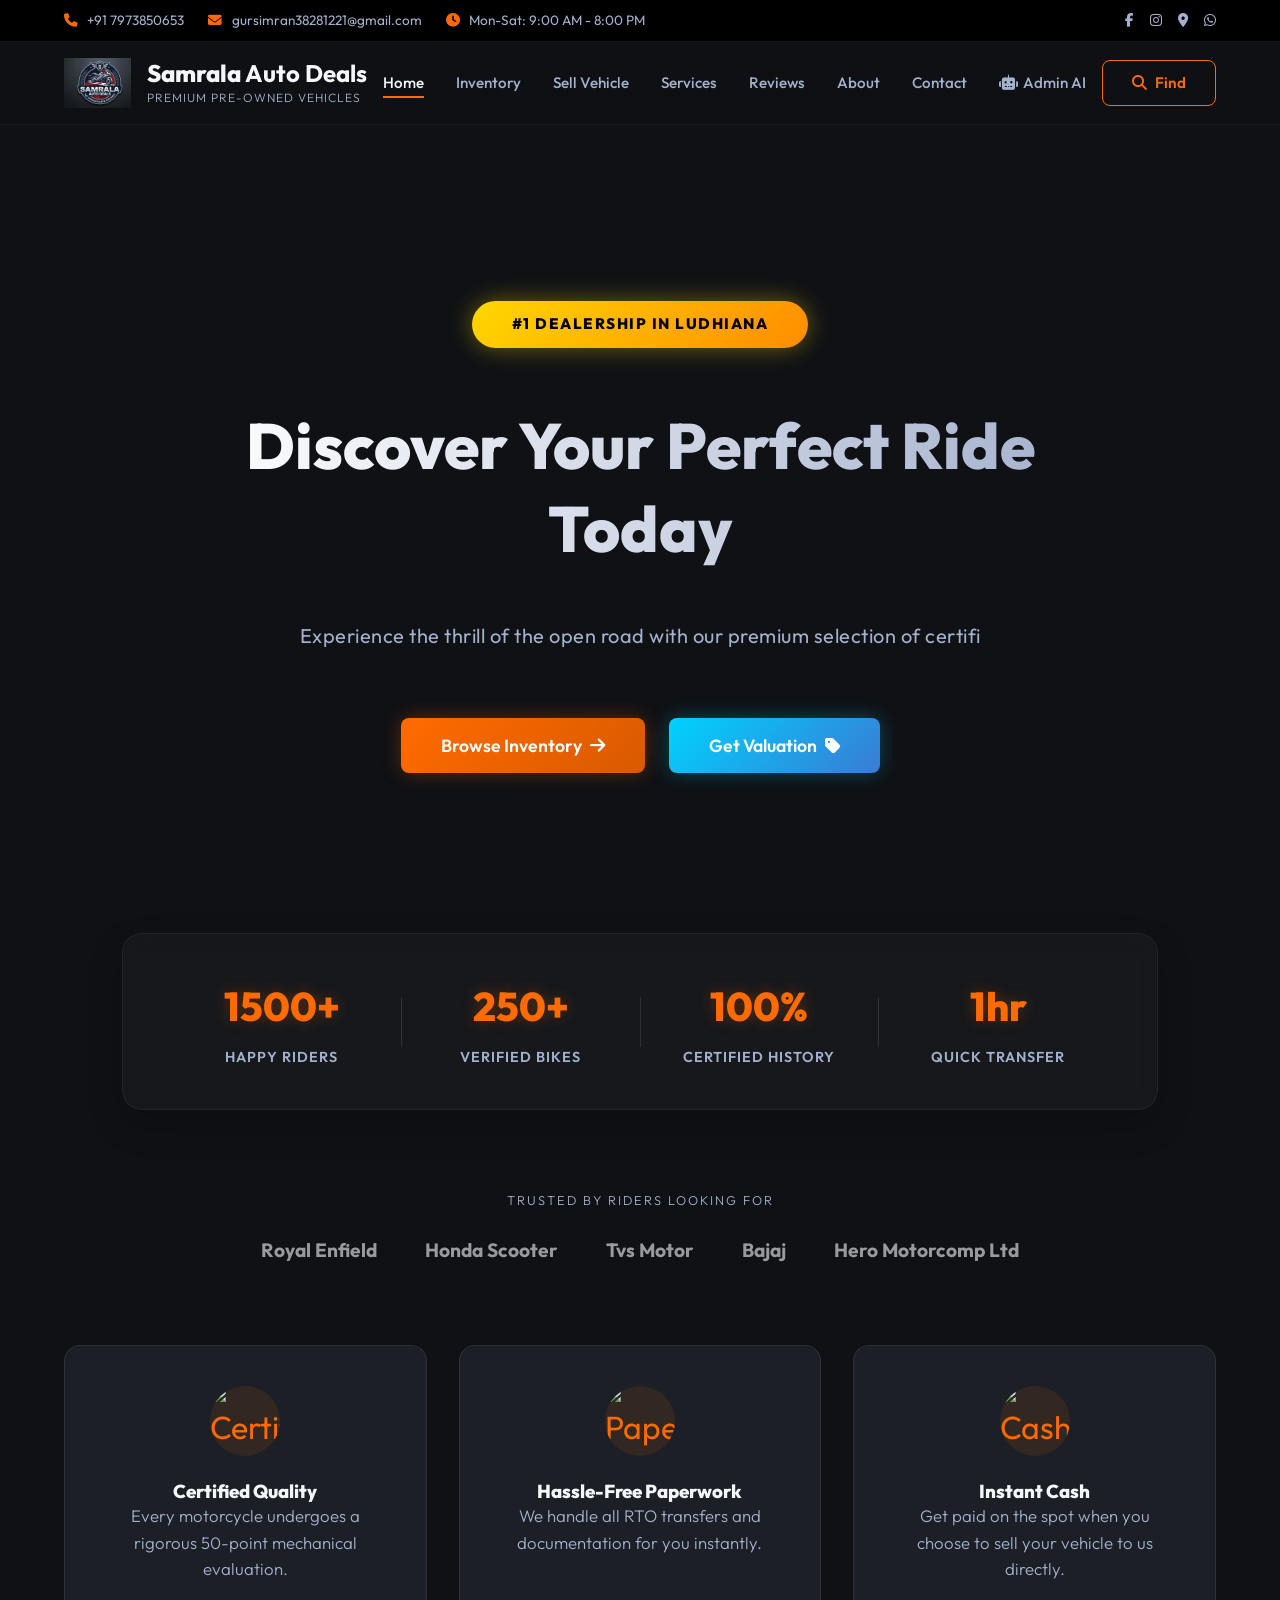
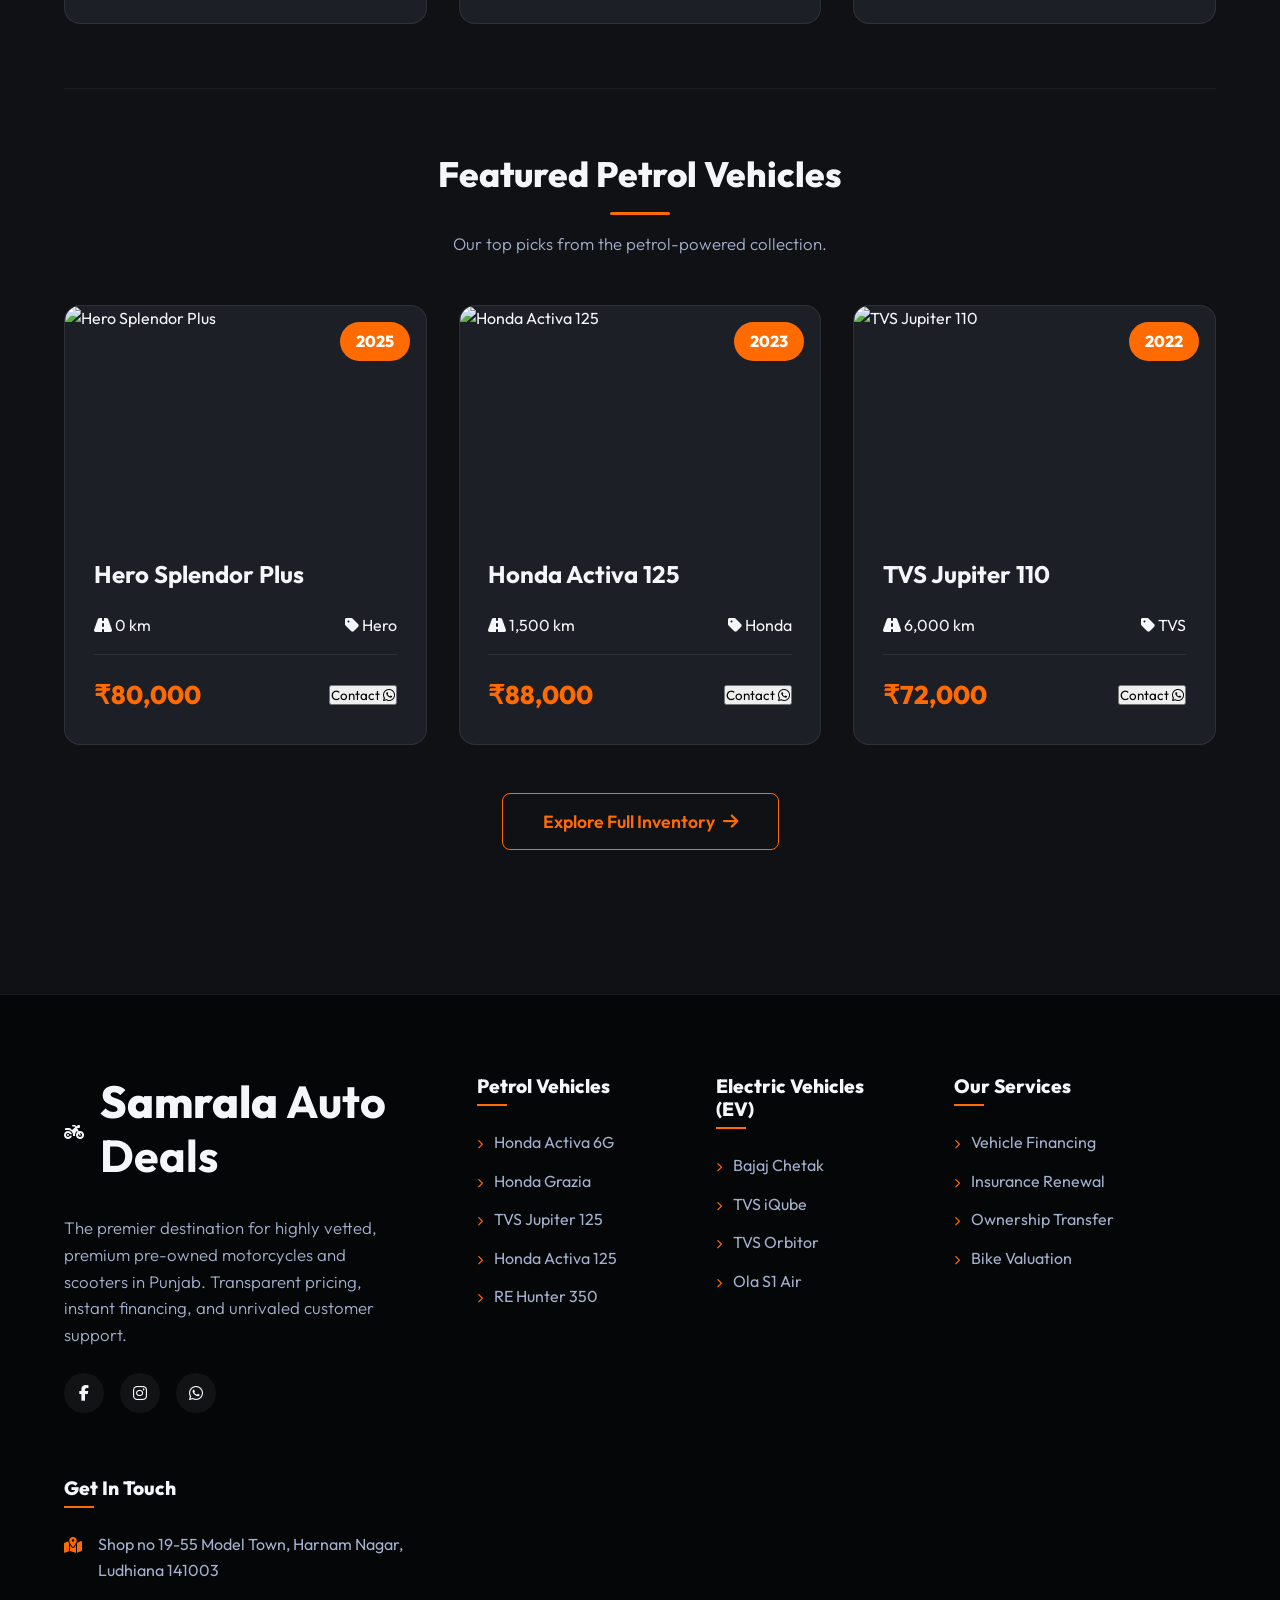
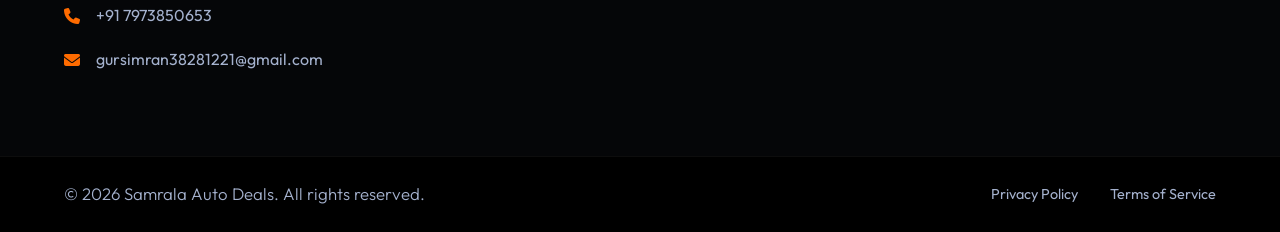
==== index.html.html @ 3e39a86f "index.html" ====
<!DOCTYPE html>
<html lang="en">
<head>
    <meta charset="UTF-8">
    <meta name="viewport" content="width=device-width, initial-scale=1.0">
    <title>Samrala Auto Deals | Professional Used Two-Wheeler Marketplace</title>
    <link rel="preconnect" href="https://fonts.googleapis.com">
    <link rel="preconnect" href="https://fonts.gstatic.com" crossorigin>
    <link href="https://fonts.googleapis.com/css2?family=Outfit:wght@300;400;500;600;700;800&display=swap" rel="stylesheet">
    <link rel="stylesheet" href="https://cdnjs.cloudflare.com/ajax/libs/font-awesome/6.4.0/css/all.min.css">
    <script type="text/javascript" src="https://cdn.jsdelivr.net/npm/@emailjs/browser@3/dist/email.min.js"></script>
<style>
/* ===== CSS Variables ===== */
:root {
    --bg-dark: #0f1115;
    --bg-card: #1c1f26;
    --bg-card-hover: #252a33;
    --bg-alt: #16181d;
    --text-main: #f5f6fa;
    --text-muted: #a4b1cd;
    --accent-primary: #ff6b00; /* Vibrant Orange */
    --accent-primary-hover: #e05e00;
    --accent-secondary: #00d2ff;
    --border-color: rgba(255, 255, 255, 0.08);
    --shadow-subtle: 0 8px 30px rgba(0, 0, 0, 0.4);
    --shadow-glow: 0 0 20px rgba(255, 107, 0, 0.3);
    --transition-fast: 0.2s ease;
    --transition-smooth: 0.4s cubic-bezier(0.16, 1, 0.3, 1);
}

/* ===== Resets & Base Styles ===== */
* {
    margin: 0;
    padding: 0;
    box-sizing: border-box;
    font-family: 'Outfit', sans-serif;
}

body {
    background-color: var(--bg-dark);
    color: var(--text-main);
    line-height: 1.6;
    overflow-x: hidden;
}

a {
    text-decoration: none;
    color: inherit;
}

ul {
    list-style: none;
}

.bg-alt {
    background-color: var(--bg-alt);
}

/* ===== Typography ===== */
h1, h2, h3, h4 {
    font-weight: 800;
    line-height: 1.2;
}

h1 {
    font-size: clamp(2.5rem, 5vw, 4rem);
    background: linear-gradient(to right, #fff, #a4b1cd);
    -webkit-background-clip: text;
    background-clip: text;
    -webkit-text-fill-color: transparent;
    margin-bottom: 1rem;
}

h2 {
    font-size: clamp(2rem, 3.5vw, 2.8rem);
    margin-bottom: 0.5rem;
}

p {
    color: var(--text-muted);
    font-size: 1.05rem;
    font-weight: 300;
}

/* ===== UI Components ===== */
.btn {
    display: inline-flex;
    align-items: center;
    justify-content: center;
    gap: 0.5rem;
    padding: 0.8rem 1.8rem;
    border-radius: 8px;
    font-weight: 600;
    font-size: 0.95rem;
    cursor: pointer;
    border: none;
    transition: var(--transition-fast);
    outline: none;
}

.btn-large {
    padding: 1rem 2.5rem;
    font-size: 1.1rem;
}

.btn-primary {
    background: linear-gradient(135deg, var(--accent-primary), #d95a00);
    color: #fff;
    box-shadow: var(--shadow-glow);
}

.btn-primary:hover {
    transform: translateY(-3px);
    box-shadow: 0 10px 25px rgba(255, 107, 0, 0.4);
}

.btn-secondary {
    background: rgba(255, 255, 255, 0.05);
    color: var(--text-main);
    border: 1px solid var(--border-color);
}

.btn-secondary:hover {
    background: rgba(255, 255, 255, 0.1);
    transform: translateY(-3px);
}

.btn-highlight {
    background: linear-gradient(135deg, #00d2ff, #3a7bd5); /* Premium Blue Gradient */
    color: #fff;
    box-shadow: 0 0 20px rgba(0, 210, 255, 0.3);
    animation: pulseHighlight 2s infinite;
}

@keyframes pulseHighlight {
    0% { box-shadow: 0 0 0 0 rgba(0, 210, 255, 0.4); }
    70% { box-shadow: 0 0 0 15px rgba(0, 210, 255, 0); }
    100% { box-shadow: 0 0 0 0 rgba(0, 210, 255, 0); }
}

.btn-highlight:hover {
    transform: translateY(-3px) scale(1.05);
    box-shadow: 0 10px 25px rgba(0, 210, 255, 0.5);
}

.btn-outline {
    background: transparent;
    border: 1px solid var(--accent-primary);
    color: var(--accent-primary);
}

.btn-outline:hover {
    background: var(--accent-primary);
    color: #fff;
}

/* ===== Top Bar ===== */
.top-bar {
    background: #000;
    border-bottom: 1px solid var(--border-color);
    padding: 0.6rem 0;
    font-size: 0.85rem;
    color: var(--text-muted);
}

.top-bar-container {
    max-width: 1300px;
    margin: 0 auto;
    padding: 0 5%;
    display: flex;
    justify-content: space-between;
    align-items: center;
}

.top-bar-left {
    display: flex;
    gap: 1.5rem;
}

.top-bar-left i {
    color: var(--accent-primary);
    margin-right: 0.4rem;
}

.top-bar-right {
    display: flex;
    gap: 1rem;
}

.social-icon {
    color: var(--text-muted);
    transition: var(--transition-fast);
}

.social-icon:hover {
    color: var(--accent-primary);
}

/* ===== Navbar ===== */
.navbar {
    background: rgba(15, 17, 21, 0.95);
    backdrop-filter: blur(15px);
    position: sticky;
    top: 0;
    z-index: 1000;
    border-bottom: 1px solid rgba(255, 255, 255, 0.05);
    padding: 1rem 0;
}

/* ===== File Input Styling ===== */
.file-input-wrapper {
    position: relative;
    width: 100%;
    height: 120px;
    border: 2px dashed var(--border-color);
    border-radius: 12px;
    display: flex;
    align-items: center;
    justify-content: center;
    background: rgba(255, 255, 255, 0.02);
    transition: var(--transition-smooth);
    cursor: pointer;
    overflow: hidden;
}

.file-input-wrapper:hover {
    border-color: var(--accent-primary);
    background: rgba(255, 107, 0, 0.05);
}

.file-input-wrapper input[type="file"] {
    position: absolute;
    width: 100%;
    height: 100%;
    opacity: 0;
    cursor: pointer;
    z-index: 2;
}

.file-input-label {
    display: flex;
    flex-direction: column;
    align-items: center;
    gap: 0.8rem;
    color: var(--text-muted);
    pointer-events: none;
    z-index: 1;
}

.file-input-label i {
    font-size: 2rem;
    color: var(--accent-primary);
}

.file-input-label span {
    font-weight: 500;
    font-size: 0.9rem;
}

.file-input-wrapper:hover .file-input-label {
    color: var(--text-main);
}

.navbar-container {
    max-width: 1400px;
    margin: 0 auto;
    padding: 0 5%;
    display: flex;
    justify-content: space-between;
    align-items: center;
}

.logo {
    display: flex;
    align-items: center;
    gap: 1rem;
}

.logo-img {
    height: 50px;
    width: auto;
    object-fit: contain;
}


.logo-text h1 {
    font-size: 1.5rem;
    margin-bottom: 0;
    background: none;
    -webkit-text-fill-color: var(--text-main);
}

.logo-text h1 strong {
    color: var(--accent-primary);
}

.logo-text p {
    font-size: 0.75rem;
    text-transform: uppercase;
    letter-spacing: 1px;
}

.nav-links {
    display: flex;
    gap: 2rem;
}

.nav-links a {
    font-weight: 500;
    color: var(--text-muted);
    transition: var(--transition-fast);
    font-size: 0.95rem;
    position: relative;
}

.nav-links a:hover, .nav-links a.active {
    color: var(--text-main);
}

.nav-links a::after {
    content: '';
    position: absolute;
    bottom: -6px;
    left: 0;
    width: 0%;
    height: 2px;
    background: var(--accent-primary);
    transition: var(--transition-fast);
}

.nav-links a.active::after, .nav-links a:hover::after {
    width: 100%;
}

.nav-actions {
    display: flex;
    align-items: center;
    gap: 1.5rem;
}

.menu-toggle {
    display: none;
    font-size: 1.5rem;
    cursor: pointer;
}

/* ===== Sections Global ===== */
main {
    min-height: calc(100vh - 300px);
}

.page-section {
    display: none;
    padding: 5rem 5%;
    animation: fadeIn 0.4s ease;
}

.page-section.active {
    display: block;
}

@keyframes fadeIn {
    from { opacity: 0; transform: translateY(15px); }
    to { opacity: 1; transform: translateY(0); }
}

.section-header {
    text-align: center;
    max-width: 700px;
    margin: 0 auto 4rem auto;
}

.header-line {
    width: 60px;
    height: 3px;
    background: var(--accent-primary);
    margin: 1rem auto;
    border-radius: 3px;
}

/* ===== Home Hero ===== */
.hero {
    position: relative;
    border-radius: 20px;
    overflow: hidden;
    padding: 6rem 5%;
    background: url('https://images.unsplash.com/photo-1558981285-6f0c68243c17?auto=format&fit=crop&q=80&w=1400') center/cover;
    text-align: center;
    margin-bottom: 4rem;
}

.hero-overlay {
    position: absolute;
    inset: 0;
    background: linear-gradient(to bottom, rgba(15, 17, 21, 0.8), rgba(15, 17, 21, 0.95));
}

.hero-content {
    position: relative;
    z-index: 2;
    max-width: 900px;
    margin: 0 auto;
}

.hero-content h1 {
    margin-bottom: 3rem;
    line-height: 1.3;
}

.hero-content p {
    line-height: 1.8;
    font-size: 1.25rem;
    letter-spacing: 0.5px;
    margin: 0;
}

.hero-line-1 {
    margin-bottom: 0.8rem !important; /* Move line 2 closer */
    font-weight: 400;
}

.hero-line-2 {
    margin-bottom: 4rem !important;
    color: var(--accent-primary) !important;
    font-weight: 600;
    letter-spacing: 1px;
}

.hero-badge {
    display: inline-block;
    background: linear-gradient(135deg, #ffd700, #ff8c00);
    color: #000;
    padding: 0.7rem 2.5rem;
    border-radius: 50px;
    font-weight: 800;
    font-size: 0.95rem;
    margin-bottom: 3.5rem; /* More space below badge */
    box-shadow: 0 0 25px rgba(255, 215, 0, 0.4);
    text-transform: uppercase;
    letter-spacing: 1.5px;
    animation: floatBadge 3s ease-in-out infinite;
    position: relative;
    border: none;
}

@keyframes floatBadge {
    0%, 100% { transform: translateY(0); }
    50% { transform: translateY(-5px); }
}

.hero-buttons {
    display: flex;
    gap: 1.5rem;
    justify-content: center;
    margin-top: 2.5rem;
}

.trusted-brands {
    text-align: center;
    margin-bottom: 5rem;
}

.trusted-brands p {
    text-transform: uppercase;
    font-size: 0.8rem;
    letter-spacing: 2px;
    margin-bottom: 1.5rem;
}

.brands-grid {
    display: flex;
    justify-content: center;
    flex-wrap: wrap;
    gap: 3rem;
    opacity: 0.6;
    font-weight: 700;
    font-size: 1.2rem;
}

.features-row {
    display: grid;
    grid-template-columns: repeat(auto-fit, minmax(300px, 1fr));
    gap: 2rem;
}

.feature-box {
    background: var(--bg-card);
    padding: 2.5rem;
    border-radius: 16px;
    border: 1px solid var(--border-color);
    text-align: center;
    transition: var(--transition-smooth);
}

.feature-box:hover {
    transform: translateY(-10px);
    border-color: var(--accent-primary);
    box-shadow: var(--shadow-subtle);
}

.feature-icon-wrapper {
    width: 70px;
    height: 70px;
    background: rgba(255, 107, 0, 0.1);
    color: var(--accent-primary);
    border-radius: 50%;
    display: flex;
    align-items: center;
    justify-content: center;
    font-size: 2rem;
    margin: 0 auto 1.5rem auto;
}

/* ===== Services Section ===== */
.services-grid {
    display: grid;
    grid-template-columns: repeat(auto-fit, minmax(320px, 1fr));
    gap: 2.5rem;
}

.service-card {
    background: var(--bg-card);
    border-radius: 16px;
    overflow: hidden;
    border: 1px solid var(--border-color);
}

.service-card img {
    width: 100%;
    height: 220px;
    object-fit: cover;
}

.service-content {
    padding: 2rem;
}

.service-content h3 {
    margin-bottom: 1rem;
}

/* ===== Testimonials Section ===== */
.testimonial-grid {
    display: grid;
    grid-template-columns: repeat(auto-fit, minmax(300px, 1fr));
    gap: 2rem;
}

.testimonial-card {
    background: var(--bg-card);
    padding: 2.5rem;
    border-radius: 16px;
    border: 1px solid var(--border-color);
}

.stars {
    color: #ffd700;
    margin-bottom: 1rem;
}

.testimonial-card p {
    font-style: italic;
    margin-bottom: 2rem;
}

.author {
    display: flex;
    align-items: center;
    gap: 1rem;
    border-top: 1px solid var(--border-color);
    padding-top: 1.5rem;
}

.avatar {
    width: 50px;
    height: 50px;
    background: var(--accent-primary);
    border-radius: 50%;
    display: flex;
    align-items: center;
    justify-content: center;
    font-weight: 700;
}

.author-info h4 {
    font-size: 1rem;
}

.author-info span {
    font-size: 0.8rem;
    color: var(--text-muted);
}

/* ===== Buy Section ===== */
.filters-container {
    background: var(--bg-card);
    padding: 1.5rem;
    border-radius: 12px;
    margin-bottom: 3rem;
    border: 1px solid var(--border-color);
}

.filters {
    display: flex;
    gap: 1.5rem;
}

.search-box {
    display: flex;
    align-items: center;
    flex-grow: 1;
    background: var(--bg-dark);
    padding: 0 1rem;
    border-radius: 8px;
    border: 1px solid var(--border-color);
}

.search-box i {
    color: var(--text-muted);
}

.search-box input {
    width: 100%;
    background: transparent;
    border: none;
    color: var(--text-main);
    padding: 1rem;
    outline: none;
    font-size: 1rem;
}

.custom-select {
    background: var(--bg-dark);
    border: 1px solid var(--border-color);
    color: var(--text-main);
    padding: 0 1.5rem;
    border-radius: 8px;
    outline: none;
    cursor: pointer;
    min-width: 200px;
}

.grid {
    display: grid;
    grid-template-columns: repeat(auto-fill, minmax(320px, 1fr));
    gap: 2rem;
}

.card {
    background: var(--bg-card);
    border-radius: 16px;
    overflow: hidden;
    border: 1px solid var(--border-color);
    transition: var(--transition-smooth);
    display: flex;
    flex-direction: column;
}

.card:hover {
    transform: translateY(-8px);
    box-shadow: var(--shadow-subtle);
    border-color: rgba(255, 107, 0, 0.5);
}

.card-img-wrapper {
    height: 220px;
    position: relative;
    overflow: hidden;
}

.card-img-wrapper img {
    width: 100%;
    height: 100%;
    object-fit: cover;
    transition: var(--transition-smooth);
}

.card:hover .card-img-wrapper img {
    transform: scale(1.08);
}

.card-badge {
    position: absolute;
    top: 1rem;
    right: 1rem;
    background: var(--accent-primary);
    color: #fff;
    padding: 0.4rem 1rem;
    border-radius: 30px;
    font-weight: 800;
}

.card-content {
    padding: 1.8rem;
    display: flex;
    flex-direction: column;
    gap: 1.2rem;
    flex-grow: 1;
}

.card-title {
    font-size: 1.5rem;
    font-weight: 700;
}

.card-details {
    display: flex;
    justify-content: space-between;
    padding-bottom: 1rem;
    border-bottom: 1px solid var(--border-color);
}

.card-price-row {
    display: flex;
    justify-content: space-between;
    align-items: center;
    margin-top: auto;
}

.card-price {
    font-size: 1.6rem;
    font-weight: 800;
    color: var(--accent-primary);
}

/* ===== Sell Section & Forms ===== */
.form-container {
    background: var(--bg-card);
    padding: 3rem;
    border-radius: 16px;
    border: 1px solid var(--border-color);
    box-shadow: var(--shadow-subtle);
    max-width: 800px;
    margin: 0 auto;
}

form {
    display: flex;
    flex-direction: column;
    gap: 1.5rem;
}

.form-row {
    display: grid;
    grid-template-columns: 1fr 1fr;
    gap: 1.5rem;
}

.form-group {
    display: flex;
    flex-direction: column;
    gap: 0.6rem;
}

.form-group label {
    font-weight: 600;
}

.required {
    color: var(--accent-primary);
}

.optional {
    color: var(--text-muted);
    font-weight: 400;
    font-size: 0.8rem;
}

.form-group input, .form-group textarea {
    background: rgba(255, 255, 255, 0.03);
    border: 1px solid var(--border-color);
    padding: 1rem 1.2rem;
    border-radius: 8px;
    color: var(--text-main);
    font-size: 1rem;
    outline: none;
    transition: var(--transition-fast);
}

.form-group input:focus, .form-group textarea:focus {
    border-color: var(--accent-primary);
    background: rgba(255, 255, 255, 0.05);
}

.form-terms {
    display: flex;
    align-items: center;
    gap: 0.8rem;
    font-size: 0.9rem;
    color: var(--text-muted);
}

.form-terms a {
    color: var(--accent-primary);
    text-decoration: underline;
}

/* ===== About Us ===== */
.about-container {
    display: grid;
    grid-template-columns: 1fr 1fr;
    gap: 4rem;
    align-items: center;
}

.about-image {
    position: relative;
    border-radius: 16px;
    overflow: hidden;
}

.about-image img {
    width: 100%;
    display: block;
}

.experience-badge {
    position: absolute;
    bottom: -1px;
    right: -1px;
    background: var(--accent-primary);
    padding: 2rem;
    border-top-left-radius: 16px;
    display: flex;
    flex-direction: column;
    align-items: center;
    text-align: center;
}

.experience-badge .num {
    font-size: 2.5rem;
    font-weight: 800;
    line-height: 1;
}

.experience-badge .text {
    font-weight: 600;
    text-transform: uppercase;
}

.about-list {
    margin-top: 2rem;
    display: grid;
    grid-template-columns: 1fr 1fr;
    gap: 1rem;
}

.about-list li {
    font-size: 1.1rem;
    display: flex;
    align-items: center;
    gap: 0.8rem;
}

.about-list i {
    color: var(--accent-primary);
}

/* ===== Contact Section ===== */
.contact-wrapper {
    display: grid;
    grid-template-columns: 350px 1fr;
    gap: 3rem;
}

.contact-info-cards {
    display: flex;
    flex-direction: column;
    gap: 1.5rem;
}

.info-card {
    background: var(--bg-card);
    padding: 2rem;
    border-radius: 12px;
    border: 1px solid var(--border-color);
}

.info-card i {
    font-size: 1.8rem;
    color: var(--accent-primary);
    margin-bottom: 1rem;
}

/* ===== Legal Policies ===== */
.legal-content {
    max-width: 800px;
    margin: 0 auto;
    background: var(--bg-card);
    padding: 3rem;
    border-radius: 16px;
    border: 1px solid var(--border-color);
}

.legal-content h3 {
    margin: 2rem 0 1rem 0;
    color: #fff;
}

.legal-content h3:first-child {
    margin-top: 0;
}

/* ===== Footer ===== */
.main-footer {
    background: #050608;
    border-top: 1px solid var(--border-color);
    padding-top: 5rem;
    margin-top: 4rem;
}

.footer-container {
    max-width: 1400px;
    margin: 0 auto;
    padding: 0 5%;
    display: grid;
    grid-template-columns: 2fr 1fr 1fr 1.5fr;
    gap: 4rem;
    margin-bottom: 4rem;
}

.footer-about p {
    margin: 1.5rem 0;
}

.footer-socials {
    display: flex;
    gap: 1rem;
}

.footer-socials a {
    width: 40px;
    height: 40px;
    border-radius: 50%;
    background: rgba(255, 255, 255, 0.05);
    display: flex;
    align-items: center;
    justify-content: center;
    transition: var(--transition-fast);
}

.footer-socials a:hover {
    background: var(--accent-primary);
    transform: translateY(-3px);
}

.footer-col h3 {
    font-size: 1.2rem;
    margin-bottom: 1.5rem;
    position: relative;
    padding-bottom: 0.5rem;
}

.footer-col h3::after {
    content: '';
    position: absolute;
    left: 0;
    bottom: 0;
    width: 30px;
    height: 2px;
    background: var(--accent-primary);
}

.footer-links li {
    margin-bottom: 0.8rem;
}

.footer-links a {
    color: var(--text-muted);
    transition: var(--transition-fast);
}

.footer-links i {
    font-size: 0.6rem;
    color: var(--accent-primary);
    margin-right: 0.5rem;
}

.footer-links a:hover {
    color: var(--accent-primary);
    padding-left: 5px;
}

.contact-list li {
    display: flex;
    gap: 1rem;
    margin-bottom: 1.2rem;
    color: var(--text-muted);
}

.contact-list i {
    color: var(--accent-primary);
    margin-top: 5px;
}

.footer-bottom {
    border-top: 1px solid rgba(255, 255, 255, 0.05);
    padding: 1.5rem 0;
    background: #000;
}

.footer-bottom-container {
    max-width: 1400px;
    margin: 0 auto;
    padding: 0 5%;
    display: flex;
    justify-content: space-between;
    align-items: center;
    color: var(--text-muted);
    font-size: 0.9rem;
}

.legal-links {
    display: flex;
    gap: 2rem;
}

.legal-links a:hover {
    color: var(--text-main);
}

/* ===== Admin AI Dashboard ===== */
.dashboard-wrapper {
    display: flex;
    max-width: 1400px;
    margin: 0 auto;
    min-height: 800px;
    background: var(--bg-dark);
    border: 1px solid var(--border-color);
    border-radius: 16px;
    overflow: hidden;
}

/* ===== Sidebar ===== */
.sidebar {
    width: 280px;
    background: var(--bg-alt);
    border-right: 1px solid var(--border-color);
    display: flex;
    flex-direction: column;
}

.sidebar-header {
    padding: 2rem;
    font-size: 1.5rem;
    display: flex;
    align-items: center;
    gap: 0.8rem;
    border-bottom: 1px solid var(--border-color);
}

.sidebar-header i { color: var(--accent-primary); }
.sidebar-header strong { color: var(--accent-primary); font-weight: 800; }

.sidebar-nav {
    list-style: none;
    padding: 2rem 0;
}

.sidebar-nav li {
    padding: 0 1.5rem;
    margin-bottom: 0.5rem;
}

.sidebar-nav a {
    display: flex;
    align-items: center;
    gap: 1rem;
    padding: 1rem;
    color: var(--text-muted);
    text-decoration: none;
    border-radius: 8px;
    transition: var(--transition-fast);
}

.sidebar-nav a:hover, .sidebar-nav li.active a {
    background: rgba(255, 107, 0, 0.1);
    color: var(--accent-primary);
}

/* ===== Main Content ===== */
.main-content {
    flex-grow: 1;
    display: flex;
    flex-direction: column;
    padding: 2rem;
    background: var(--bg-dark);
}

.top-nav {
    display: flex;
    justify-content: space-between;
    align-items: center;
    margin-bottom: 3rem;
}

.greeting h2 {
    font-size: 2rem;
    margin-bottom: 0.3rem;
}

.greeting p {
    color: var(--text-muted);
}

.user-profile img {
    border-radius: 50%;
    border: 2px solid var(--accent-primary);
}


.stats-grid {
    display: grid;
    grid-template-columns: repeat(auto-fit, minmax(280px, 1fr));
    gap: 2rem;
    margin-bottom: 3rem;
}

.stat-card {
    background: var(--bg-card);
    border: 1px solid var(--border-color);
    padding: 2rem;
    border-radius: 16px;
    display: flex;
    align-items: center;
    gap: 1.5rem;
    box-shadow: var(--shadow-subtle);
}

.stat-icon {
    width: 60px;
    height: 60px;
    background: rgba(255, 107, 0, 0.1);
    color: var(--accent-primary);
    border-radius: 12px;
    display: flex;
    align-items: center;
    justify-content: center;
    font-size: 1.8rem;
}

.stat-details h3 {
    font-size: 2.2rem;
    font-weight: 800;
}

.stat-details p {
    color: var(--text-muted);
    font-size: 0.9rem;
    text-transform: uppercase;
    letter-spacing: 1px;
}

.ai-section {
    background: var(--bg-card);
    border: 1px solid var(--accent-primary);
    border-radius: 16px;
    display: flex;
    flex-direction: column;
    box-shadow: 0 10px 40px rgba(255, 107, 0, 0.1);
    min-height: 500px;
    overflow: hidden;
}

.ai-header {
    background: rgba(255, 107, 0, 0.1);
    padding: 1.5rem 2rem;
    display: flex;
    align-items: center;
    gap: 1rem;
    border-bottom: 1px solid rgba(255, 107, 0, 0.2);
}

.ai-header i {
    color: var(--accent-primary);
    font-size: 1.5rem;
}

.ai-chat-window {
    flex-grow: 1;
    padding: 2rem;
    overflow-y: auto;
    display: flex;
    flex-direction: column;
    gap: 1.5rem;
    max-height: 500px;
}

.chat-message {
    display: flex;
    gap: 1rem;
    max-width: 80%;
}

.chat-message.user {
    align-self: flex-end;
    flex-direction: row-reverse;
}

.avatar {
    width: 40px;
    height: 40px;
    border-radius: 50%;
    display: flex;
    align-items: center;
    justify-content: center;
    flex-shrink: 0;
}

.assistant .avatar {
    background: var(--accent-primary);
    color: white;
}

.user .avatar {
    background: #4a5568;
    color: white;
}

.bubble {
    padding: 1.2rem;
    border-radius: 12px;
    font-size: 1rem;
    line-height: 1.5;
}

.assistant .bubble {
    background: var(--bg-dark);
    border-top-left-radius: 0;
    border: 1px solid var(--border-color);
}

.user .bubble {
    background: var(--accent-primary);
    color: white;
    border-top-right-radius: 0;
}

.ai-input-area {
    padding: 1.5rem;
    background: var(--bg-dark);
    border-top: 1px solid var(--border-color);
}

#chat-form {
    display: flex;
    gap: 1rem;
}

#chat-input {
    flex-grow: 1;
    background: var(--bg-card);
    border: 1px solid var(--border-color);
    padding: 1.2rem;
    border-radius: 8px;
    color: var(--text-main);
    font-size: 1rem;
    outline: none;
}

#chat-input:focus {
    border-color: var(--accent-primary);
}

#chat-submit {
    background: var(--accent-primary);
    border: none;
    color: white;
    width: 60px;
    border-radius: 8px;
    cursor: pointer;
    font-size: 1.2rem;
    transition: var(--transition-fast);
}

#chat-submit:hover {
    background: #e05e00;
}

#chat-submit:disabled {
    background: #555;
    cursor: not-allowed;
}

.typing-indicator {
    display: flex;
    gap: 5px;
    padding: 1rem;
    background: var(--bg-dark);
    border-radius: 12px;
    border-top-left-radius: 0;
    width: fit-content;
    border: 1px solid var(--border-color);
}

.typing-indicator span {
    width: 8px;
    height: 8px;
    background: var(--text-muted);
    border-radius: 50%;
    animation: bounce 1.4s infinite ease-in-out both;
}

.typing-indicator span:nth-child(1) { animation-delay: -0.32s; }
.typing-indicator span:nth-child(2) { animation-delay: -0.16s; }

@keyframes bounce {
    0%, 80%, 100% { transform: scale(0); }
    40% { transform: scale(1); }
}

/* ===== Toast ===== */
.toast {
    position: fixed;
    bottom: 30px;
    right: 30px;
    background: var(--accent-primary);
    color: white;
    padding: 1rem 2rem;
    border-radius: 8px;
    font-weight: 600;
    box-shadow: var(--shadow-glow);
    transform: translateY(100px);
    opacity: 0;
    transition: var(--transition-smooth);
    z-index: 9999;
}

.toast.show {
    transform: translateY(0);
    opacity: 1;
}

/* ===== Responsive ===== */
@media (max-width: 1024px) {
    .footer-container {
        grid-template-columns: 1fr 1fr;
    }
    .contact-wrapper {
        grid-template-columns: 1fr;
    }
    .about-container {
        grid-template-columns: 1fr;
    }
}

@media (max-width: 768px) {
    .top-bar {
        display: none;
    }
    .nav-links {
        display: none;
    }
    .nav-actions button {
        display: none;
    }
    .menu-toggle {
        display: block;
    }
    .hero {
        padding: 4rem 2rem;
    }
    .hero-buttons {
        flex-direction: column;
    }
    .filters {
        flex-direction: column;
    }
    .form-row {
        grid-template-columns: 1fr;
    }
    .footer-container {
        grid-template-columns: 1fr;
        gap: 3rem;
    }
    .footer-bottom-container {
        flex-direction: column;
        gap: 1rem;
        text-align: center;
    }
}

.typing-indicator {
    background: var(--bg-dark);
    padding: 1.2rem;
    border-radius: 12px;
    border-top-left-radius: 0;
    border: 1px solid var(--border-color);
    display: flex;
    gap: 5px;
    align-items: center;
    width: fit-content;
}

.typing-indicator span {
    width: 8px;
    height: 8px;
    background: var(--text-muted);
    border-radius: 50%;
    animation: bounce 1.4s infinite ease-in-out both;
}

.typing-indicator span:nth-child(1) { animation-delay: -0.32s; }
.typing-indicator span:nth-child(2) { animation-delay: -0.16s; }

@keyframes bounce {
    0%, 80%, 100% { transform: scale(0); }
    40% { transform: scale(1); }
}

/* Modal Styles */
.modal {
    display: none;
    position: fixed;
    z-index: 2000;
    left: 0;
    top: 0;
    width: 100%;
    height: 100%;
    background-color: rgba(0,0,0,0.8);
    backdrop-filter: blur(8px);
    overflow-y: auto;
    padding: 20px;
}

.modal-content {
    background-color: var(--bg-card);
    margin: 2% auto;
    padding: 0;
    border: 1px solid var(--border-color);
    width: 90%;
    max-width: 900px;
    border-radius: 20px;
    position: relative;
    box-shadow: 0 25px 50px -12px rgba(0,0,0,0.5);
    overflow: hidden;
}

.close-modal {
    position: absolute;
    right: 20px;
    top: 20px;
    color: var(--text-muted);
    font-size: 35px;
    font-weight: bold;
    cursor: pointer;
    z-index: 10;
    transition: var(--transition);
}

.close-modal:hover {
    color: var(--primary-color);
    transform: rotate(90deg);
}

.modal-grid {
    display: grid;
    grid-template-columns: 1fr 1fr;
    gap: 0;
}

.modal-image-wrapper {
    background: #0a0a0a;
    display: flex;
    align-items: center;
    justify-content: center;
    min-height: 400px;
    border-right: 1px solid var(--border-color);
}

.modal-image {
    width: 100%;
    height: 100%;
    max-height: 500px;
    object-fit: contain; /* Shows the full bike without cropping */
    transition: transform 0.5s ease;
}

.modal-image:hover {
    transform: scale(1.05);
}

.modal-details {
    padding: 3rem;
}

.modal-details h2 {
    font-size: 2.5rem;
    margin-bottom: 0.5rem;
    color: var(--primary-color);
}

.modal-details .year-tag {
    background: rgba(255, 107, 0, 0.1);
    color: var(--primary-color);
    padding: 0.5rem 1rem;
    border-radius: 50px;
    font-size: 0.9rem;
    font-weight: 600;
    display: inline-block;
    margin-bottom: 2rem;
}

.spec-list {
    list-style: none;
    margin-bottom: 2.5rem;
}

.spec-item {
    display: flex;
    justify-content: space-between;
    padding: 1rem 0;
    border-bottom: 1px solid var(--border-color);
}

.spec-label {
    color: var(--text-muted);
    font-weight: 500;
}

.spec-value {
    color: var(--text-light);
    font-weight: 600;
}

.price-box {
    background: var(--bg-dark);
    padding: 1.5rem;
    border-radius: 12px;
    margin-bottom: 2rem;
}

.price-item {
    display: flex;
    justify-content: space-between;
    align-items: center;
}

.price-label {
    font-size: 1rem;
    color: var(--text-muted);
}

.price-value {
    font-size: 1.8rem;
    font-weight: 800;
    color: var(--text-light);
}

.dealing-price {
    color: #00ff88; /* Green for deal price */
}

@media (max-width: 768px) {
    .modal-grid {
        grid-template-columns: 1fr;
    }
    .modal-image {
        height: 300px;
        min-height: auto;
    }
    .modal-details {
        padding: 2rem;
    }
}

/* Stats Bar */
.stats-bar {
    display: flex;
    justify-content: space-around;
    align-items: center;
    background: rgba(255, 255, 255, 0.03);
    backdrop-filter: blur(10px);
    border: 1px solid rgba(255, 255, 255, 0.05);
    border-radius: 20px;
    padding: 2.5rem;
    margin: 4rem 5%;
    margin-bottom: 5rem;
    box-shadow: 0 15px 35px rgba(0,0,0,0.2);
}

.stat-item {
    text-align: center;
    flex: 1;
}

.stat-number {
    font-size: 2.5rem;
    font-weight: 800;
    color: var(--accent-primary);
    margin-bottom: 0.5rem;
    text-shadow: 0 0 15px rgba(255, 107, 0, 0.3);
}

.stat-label {
    font-size: 0.9rem;
    color: var(--text-muted);
    text-transform: uppercase;
    letter-spacing: 1px;
    font-weight: 600;
}

.stat-divider {
    width: 1px;
    height: 50px;
    background: rgba(255, 255, 255, 0.1);
}

/* Mobile Navigation & Improvements */
@media (max-width: 992px) {
    .nav-links {
        position: fixed;
        right: -100%;
        top: 80px;
        flex-direction: column;
        background: var(--bg-alt);
        width: 100%;
        height: calc(100vh - 80px);
        transition: 0.3s;
        padding: 2rem;
        z-index: 1000;
        backdrop-filter: blur(15px);
        border-top: 1px solid rgba(255,255,255,0.05);
    }

    .nav-links.nav-active {
        right: 0;
    }

    .menu-toggle {
        display: block !important;
        font-size: 1.5rem;
        cursor: pointer;
    }

    .hero-content h1 {
        font-size: 2.2rem;
    }

    .hero-content p {
        font-size: 1.1rem;
    }

    .top-bar-left {
        display: none;
    }
}

@media (max-width: 576px) {
    .hero {
        padding: 0 1.5rem;
    }
    .hero-content h1 {
        font-size: 1.8rem;
    }
    .hero-buttons {
        flex-direction: column;
    }
    .hero-badge {
        font-size: 0.8rem;
        padding: 0.5rem 1.5rem;
    }
}

/* Reveal Animations */
.reveal-item {
    opacity: 0;
    transform: translateY(30px);
    transition: all 0.8s cubic-bezier(0.16, 1, 0.3, 1);
}

.reveal-active {
    opacity: 1;
    transform: translateY(0);
}

/* ===== MOBILE FIXES ===== */

/* Fix nav on mobile */
@media (max-width: 992px) {
    .nav-links {
        position: fixed;
        right: -100%;
        top: 0;
        padding-top: 80px;
        flex-direction: column;
        background: rgba(15,17,21,0.98);
        width: 75%;
        max-width: 320px;
        height: 100vh;
        transition: right 0.3s ease;
        padding: 5rem 2rem 2rem;
        z-index: 999;
        backdrop-filter: blur(15px);
        border-left: 1px solid rgba(255,255,255,0.05);
        gap: 0.5rem;
        display: flex !important;
    }
    .nav-links.nav-active {
        right: 0;
    }
    .nav-links a {
        font-size: 1.1rem;
        padding: 0.8rem 0;
        display: block;
        border-bottom: 1px solid rgba(255,255,255,0.05);
    }
    .menu-toggle {
        display: block !important;
    }
    .nav-actions .btn-outline {
        display: none;
    }
    .top-bar-left {
        display: none;
    }
}

/* Fix hero on mobile */
@media (max-width: 768px) {
    .hero {
        padding: 4rem 1.5rem;
        border-radius: 12px;
    }
    .hero-content h1 {
        font-size: 2rem;
        margin-bottom: 1.5rem;
    }
    .hero-content p {
        font-size: 1rem;
    }
    .hero-buttons {
        flex-direction: column;
        gap: 1rem;
    }
    .hero-buttons .btn {
        width: 100%;
        justify-content: center;
    }
    .stats-bar {
        flex-wrap: wrap;
        gap: 1.5rem;
        margin: 2rem 0;
        padding: 1.5rem;
    }
    .stat-divider { display: none; }
    .stat-item { flex: 0 0 45%; }
    .brands-grid { gap: 1.5rem; font-size: 1rem; }
    .features-row { grid-template-columns: 1fr; }
    .form-row { grid-template-columns: 1fr; }
    .filters { flex-direction: column; }
    .about-container { grid-template-columns: 1fr; }
    .contact-wrapper { grid-template-columns: 1fr; }
    .footer-container { grid-template-columns: 1fr; gap: 2rem; }
    .footer-bottom-container { flex-direction: column; gap: 1rem; text-align: center; }
    .grid { grid-template-columns: 1fr; }
    .services-grid { grid-template-columns: 1fr; }
    .testimonial-grid { grid-template-columns: 1fr; }
    .page-section { padding: 3rem 4%; }
}

/* Fix Admin Dashboard on mobile */
@media (max-width: 992px) {
    .dashboard-wrapper {
        flex-direction: column;
        min-height: auto;
    }
    .sidebar {
        width: 100%;
        border-right: none;
        border-bottom: 1px solid var(--border-color);
    }
    .sidebar-nav {
        display: flex;
        flex-wrap: wrap;
        gap: 0.5rem;
        padding: 1rem;
    }
    .sidebar-nav li {
        padding: 0;
        margin: 0;
    }
    .sidebar-nav a {
        padding: 0.6rem 1rem;
        font-size: 0.9rem;
    }
    .main-content {
        padding: 1.5rem;
    }
    .stats-grid {
        grid-template-columns: 1fr;
        gap: 1rem;
        margin-bottom: 1.5rem;
    }
    .ai-chat-window {
        max-height: 350px;
    }
    .chat-message {
        max-width: 95%;
    }
    .top-nav {
        flex-direction: column;
        align-items: flex-start;
        gap: 1rem;
        margin-bottom: 1.5rem;
    }
}

/* Fix modal on mobile */
@media (max-width: 768px) {
    .modal-grid {
        grid-template-columns: 1fr;
    }
    .modal-image-wrapper {
        min-height: 250px;
    }
    .modal-details {
        padding: 1.5rem;
    }
    .modal-details h2 {
        font-size: 1.8rem;
    }
    .modal-content {
        width: 95%;
        margin: 5% auto;
    }
}

/* Fix small phones */
@media (max-width: 400px) {
    .hero-badge { font-size: 0.75rem; padding: 0.5rem 1rem; }
    .stat-item { flex: 0 0 100%; }
    .navbar-container { padding: 0 4%; }
}

/* Ensure sections show properly */
.page-section { display: none; }
.page-section.active { display: block !important; }
</style>
</head>

<body>
    <!-- Top Bar -->
    <div class="top-bar">
        <div class="top-bar-container">
            <div class="top-bar-left">
                <span><i class="fa-solid fa-phone"></i> +91 7973850653</span>
                <span><i class="fa-solid fa-envelope"></i> gursimran38281221@gmail.com</span>
                <span><i class="fa-solid fa-clock"></i> Mon-Sat: 9:00 AM - 8:00 PM</span>
            </div>
            <div class="top-bar-right">
                <a href="https://www.facebook.com/share/1GdXHcZdn1/" target="_blank" class="social-icon"><i class="fa-brands fa-facebook-f"></i></a>
                <a href="https://www.instagram.com/samralaauto?igsh=NWl2MWszdDJsM2d4" target="_blank" class="social-icon"><i class="fa-brands fa-instagram"></i></a>
                <a href="https://maps.app.goo.gl/YKVBbsacj77pEDwq9" target="_blank" class="social-icon"><i class="fa-solid fa-location-dot"></i></a>
                <a href="https://wa.me/917973850653" target="_blank" class="social-icon"><i class="fa-brands fa-whatsapp"></i></a>
            </div>
        </div>
    </div>

    <!-- Navbar -->
    <nav class="navbar">
        <div class="navbar-container">
            <div class="logo">
                <img src="[data-uri]" alt="Samrala Auto Deals Logo" class="logo-img">
                <div class="logo-text">
                    <h1>Samrala <strong>Auto Deals</strong></h1>
                    <p>Premium Pre-Owned Vehicles</p>
                </div>
            </div>

            <ul class="nav-links">
                <li><a href="javascript:void(0)" data-target="home-section" class="active">Home</a></li>
                <li><a href="javascript:void(0)" data-target="buy-section">Inventory</a></li>
                <li><a href="javascript:void(0)" data-target="sell-section">Sell Vehicle</a></li>
                <li><a href="javascript:void(0)" data-target="services-section">Services</a></li>
                <li><a href="javascript:void(0)" data-target="testimonials-section">Reviews</a></li>
                <li><a href="javascript:void(0)" data-target="about-section">About</a></li>
                <li><a href="javascript:void(0)" data-target="contact-section">Contact</a></li>
                <li><a href="javascript:void(0)" data-target="admin-section"><i class="fa-solid fa-robot" style="margin-right: 5px;"></i>Admin AI</a></li>
            </ul>

            <div class="nav-actions">
                <button class="btn btn-outline" onclick="navigateTo('buy-section')"><i class="fa-solid fa-search"></i> Find</button>
                <div class="menu-toggle">
                    <i class="fa-solid fa-bars"></i>
                </div>
            </div>
        </div>
    </nav>

    <main>
        <!-- Home Section -->
        <section id="home-section" class="page-section active">
            <div class="hero">
                <div class="hero-overlay"></div>
                <div class="hero-content">
                    <span class="hero-badge">#1 Dealership in Ludhiana</span>
                    <h1>Discover Your Perfect Ride Today</h1>
                    <p class="hero-line-1">Experience the thrill of the open road with our premium selection of certified pre-owned two-wheelers.</p>
                    <p class="hero-line-2">Unbeatable prices, transparent history, and financing available.</p>
                    <div class="hero-buttons">
                        <button class="btn btn-primary btn-large" onclick="navigateTo('buy-section')">Browse Inventory <i class="fa-solid fa-arrow-right"></i></button>
                        <button class="btn btn-highlight btn-large" onclick="navigateTo('sell-section')">Get Valuation <i class="fa-solid fa-tag"></i></button>
                    </div>
                </div>
            </div>

            <div class="stats-bar">
                <div class="stat-item"><div class="stat-number">1500+</div><div class="stat-label">Happy Riders</div></div>
                <div class="stat-divider"></div>
                <div class="stat-item"><div class="stat-number">250+</div><div class="stat-label">Verified Bikes</div></div>
                <div class="stat-divider"></div>
                <div class="stat-item"><div class="stat-number">100%</div><div class="stat-label">Certified History</div></div>
                <div class="stat-divider"></div>
                <div class="stat-item"><div class="stat-number">1hr</div><div class="stat-label">Quick Transfer</div></div>
            </div>

            <div class="trusted-brands">
                <p>Trusted by riders looking for</p>
                <div class="brands-grid">
                    <span>Royal Enfield</span><span>Honda Scooter</span><span>Tvs Motor</span><span>Bajaj</span><span>Hero Motorcomp Ltd</span>
                </div>
            </div>

            <div class="features-row">
                <div class="feature-box">
                    <div class="feature-icon-wrapper" style="overflow:hidden;padding:0;">
                        <img src="https://img.freepik.com/free-vector/grunge-certified-seal-stamp-rubber-look_78370-664.jpg?semt=ais_hybrid&w=740&q=80" alt="Certified" style="width:100%;height:100%;object-fit:cover;">
                    </div>
                    <h3>Certified Quality</h3>
                    <p>Every motorcycle undergoes a rigorous 50-point mechanical evaluation.</p>
                </div>
                <div class="feature-box">
                    <div class="feature-icon-wrapper" style="overflow:hidden;padding:0;">
                        <img src="https://images.pexels.com/photos/34862508/pexels-photo-34862508.jpeg?cs=srgb&dl=pexels-jakubzerdzicki-34862508.jpg&fm=jpg" alt="Paperwork" style="width:100%;height:100%;object-fit:cover;">
                    </div>
                    <h3>Hassle-Free Paperwork</h3>
                    <p>We handle all RTO transfers and documentation for you instantly.</p>
                </div>
                <div class="feature-box">
                    <div class="feature-icon-wrapper" style="overflow:hidden;padding:0;">
                        <img src="https://media.istockphoto.com/id/1950385900/photo/close-up-of-woman-handing-stack-of-dollars-to-other-person.jpg?s=612x612&w=0&k=20&c=6MSVsi8VbOR-BiZHsexYt4pHVtph9wK6DcaxWWy3xMs=" alt="Cash" style="width:100%;height:100%;object-fit:cover;">
                    </div>
                    <h3>Instant Cash</h3>
                    <p>Get paid on the spot when you choose to sell your vehicle to us directly.</p>
                </div>
            </div>

            <div class="home-featured-section" style="margin-top:4rem;padding-top:4rem;border-top:1px solid rgba(255,255,255,0.05);">
                <div class="section-header" style="margin-bottom:3rem;">
                    <h2 style="font-size:2.2rem;">Featured Petrol Vehicles</h2>
                    <div class="header-line"></div>
                    <p>Our top picks from the petrol-powered collection.</p>
                </div>
                <div class="grid" id="featured-petrol-grid"></div>
                <div style="text-align:center;margin-top:3rem;">
                    <button class="btn btn-outline btn-large" onclick="navigateTo('buy-section')">Explore Full Inventory <i class="fa-solid fa-arrow-right"></i></button>
                </div>
            </div>
        </section>

        <!-- Services Section -->
        <section id="services-section" class="page-section">
            <div class="section-header">
                <h2>Our Premium Services</h2>
                <div class="header-line"></div>
                <p>Beyond buying and selling, we offer comprehensive services to fulfill all your needs.</p>
            </div>
            <div class="services-grid">
                <div class="service-card">
                    <img src="https://img.republicworld.com/all_images/car-loan-1747907934563-16_9.webp" alt="Financing">
                    <div class="service-content"><h3>Easy Financing</h3><p>We partner with top banks to offer low-interest EMIs with minimal documentation and same-day approval.</p></div>
                </div>
                <div class="service-card">
                    <img src="https://images.hindustantimes.com/auto/img/2023/09/28/600x338/1234_1674800137519_1695887161971.jpg" alt="Insurance">
                    <div class="service-content"><h3>Comprehensive Insurance</h3><p>Protect your investment with instant policy issuance and hassle-free claim support from major providers.</p></div>
                </div>
                <div class="service-card">
                    <img src="https://priceindia.in/wp-content/uploads/2025/04/two-wheeler-after-sales-service-support.jpg" alt="Maintenance">
                    <div class="service-content"><h3>After-Sales Service</h3><p>Discounted maintenance packages and genuine spare parts guarantee to keep your bike running like new.</p></div>
                </div>
            </div>
        </section>

        <!-- Testimonials Section -->
        <section id="testimonials-section" class="page-section bg-alt">
            <div class="section-header">
                <h2>What Our Clients Say</h2>
                <div class="header-line"></div>
                <p>Don't just take our word for it—read reviews from our satisfied community.</p>
            </div>
            <div class="testimonial-grid">
                <div class="testimonial-card">
                    <div class="stars"><i class="fa-solid fa-star"></i><i class="fa-solid fa-star"></i><i class="fa-solid fa-star"></i><i class="fa-solid fa-star"></i><i class="fa-solid fa-star"></i></div>
                    <p>"Sold my old Pulsar here and got an amazing price. The paperwork was handled seamlessly within hours. Highly professional staff!"</p>
                    <div class="author"><div class="avatar">GS</div><div class="author-info"><h4>Gurpreet Singh</h4><span>Sold Bajaj Pulsar</span></div></div>
                </div>
                <div class="testimonial-card">
                    <div class="stars"><i class="fa-solid fa-star"></i><i class="fa-solid fa-star"></i><i class="fa-solid fa-star"></i><i class="fa-solid fa-star"></i><i class="fa-solid fa-star-half-stroke"></i></div>
                    <p>"I bought an Activa 6G for my daily commute. It looked brand new and runs perfectly. The 6-month warranty gave me great peace of mind."</p>
                    <div class="author"><div class="avatar">MK</div><div class="author-info"><h4>Manpreet Kaur</h4><span>Bought Honda Activa</span></div></div>
                </div>
                <div class="testimonial-card">
                    <div class="stars"><i class="fa-solid fa-star"></i><i class="fa-solid fa-star"></i><i class="fa-solid fa-star"></i><i class="fa-solid fa-star"></i><i class="fa-solid fa-star"></i></div>
                    <p>"The best dealership in Samrala hands down. They arranged my loan within 4 hours. Extremely transparent pricing."</p>
                    <div class="author"><div class="avatar">RS</div><div class="author-info"><h4>Rajeev Sharma</h4><span>Bought Royal Enfield</span></div></div>
                </div>
            </div>
        </section>

        <!-- Buy / Inventory Section -->
        <section id="buy-section" class="page-section">
            <div class="section-header">
                <h2>Our Premium Inventory</h2>
                <div class="header-line"></div>
                <p>Browse our extensive collection of certified used two-wheelers.</p>
            </div>
            <div class="filters-container">
                <div class="filters">
                    <div class="search-box">
                        <i class="fa-solid fa-magnifying-glass"></i>
                        <input type="text" id="search-input" placeholder="Search by brand, model, etc...">
                    </div>
                    <select id="type-filter" class="custom-select">
                        <option value="all">Category: All Types</option>
                        <option value="petrol">Petrol Vehicles</option>
                        <option value="ev">Electric Vehicles (EV)</option>
                    </select>
                    <select id="sort-select" class="custom-select">
                        <option value="default">Sort by: Recommended</option>
                        <option value="price-low">Price: Low to High</option>
                        <option value="price-high">Price: High to Low</option>
                        <option value="newest">Year: Newest First</option>
                    </select>
                </div>
            </div>
            <div class="grid" id="vehicles-grid">
                <div class="loader"><i class="fa-solid fa-circle-notch fa-spin"></i> Loading inventory...</div>
            </div>
        </section>

        <!-- Sell Section -->
        <section id="sell-section" class="page-section bg-alt">
            <div class="section-header">
                <h2>Sell Your Two-Wheeler</h2>
                <div class="header-line"></div>
                <p>Get a fair market valuation instantly and list your vehicle in our premium directory.</p>
            </div>
            <div class="form-container">
                <iframe name="hidden_iframe" id="hidden_iframe" style="display:none;"></iframe>
                <form id="sell-form" action="https://formsubmit.co/gursimran38281221@gmail.com" method="POST" enctype="multipart/form-data" target="hidden_iframe">
                    <input type="hidden" name="_captcha" value="false">
                    <input type="hidden" name="_template" value="table">
                    <input type="hidden" name="_subject" value="New Vehicle Listing - Samrala Auto Deals">
                    <div class="form-row">
                        <div class="form-group">
                            <label>Make / Brand <span class="required">*</span></label>
                            <input type="text" id="brand" name="brand" required placeholder="e.g. Royal Enfield">
                        </div>
                        <div class="form-group">
                            <label>Model Name <span class="required">*</span></label>
                            <input type="text" id="model" name="model" required placeholder="e.g. Classic 350">
                        </div>
                    </div>
                    <div class="form-row">
                        <div class="form-group">
                            <label>Registration Year <span class="required">*</span></label>
                            <input type="number" id="year" name="year" required min="1990" max="2026" placeholder="e.g. 2019">
                        </div>
                        <div class="form-group">
                            <label>Kilometers Driven <span class="required">*</span></label>
                            <input type="number" id="kilometers" name="kilometers" required min="0" placeholder="e.g. 15000">
                        </div>
                    </div>
                    <div class="form-row">
                        <div class="form-group">
                            <label>Your Full Name <span class="required">*</span></label>
                            <input type="text" id="seller-name" name="seller_name" required placeholder="Enter your name">
                        </div>
                        <div class="form-group">
                            <label>Phone Number <span class="required">*</span></label>
                            <input type="tel" id="seller-phone" name="seller_phone" required placeholder="e.g. +91 9876543210">
                        </div>
                    </div>
                    <div class="form-group">
                        <label>Expected Selling Price (₹) <span class="required">*</span></label>
                        <input type="number" id="price" name="price" required min="1000" placeholder="e.g. 85000">
                    </div>
                    <div class="form-group">
                        <label>Upload Vehicle Image <span class="optional">(Optional)</span></label>
                        <div class="file-input-wrapper">
                            <input type="file" id="image" name="attachment" accept="image/*">
                            <div class="file-input-label">
                                <i class="fa-solid fa-cloud-arrow-up"></i>
                                <span>Choose an image or drag & drop (optional)</span>
                            </div>
                        </div>
                    </div>
                    <div class="form-terms">
                        <input type="checkbox" id="agree" required>
                        <label for="agree">I agree to the <a href="javascript:void(0)" onclick="navigateTo('terms-section')">Terms of Service</a> and confirm the details are accurate.</label>
                    </div>
                    <div id="sell-status-container" style="margin-top:1.5rem;">
                        <button type="button" class="btn btn-primary submit-btn btn-large" style="width:100%;" onclick="submitSell('email')">Submit Details & Get Valuation <i class="fa-solid fa-paper-plane"></i></button>
                    </div>
                </form>
            </div>
        </section>

        <!-- About Section -->
        <section id="about-section" class="page-section">
            <div class="section-header">
                <h2>About Samrala Auto Deals</h2>
                <div class="header-line"></div>
                <p>Your trusted automotive partner since 2010.</p>
            </div>
            <div class="about-container">
                <div class="about-image">
                    <img src="https://images.unsplash.com/photo-1558981806-ec527fa84c39?auto=format&fit=crop&q=80&w=800" alt="About Us">
                    <div class="experience-badge"><span class="num">15+</span><span class="text">Years<br>Experience</span></div>
                </div>
                <div class="about-content">
                    <h3>Setting the Standard in Used Two-Wheelers</h3>
                    <p>Founded in the heart of Samrala, Punjab, we are dedicated to revolutionizing the pre-owned vehicle market. We recognized a desperate need for transparency and trust in the local automobile industry.</p>
                    <p>Whether you're looking for an economical scooter for daily commutes or a premium motorcycle for weekend touring, we have meticulously curated our inventory to suit every lifestyle and budget.</p>
                    <ul class="about-list">
                        <li><i class="fa-solid fa-check"></i> 5000+ Happy Customers</li>
                        <li><i class="fa-solid fa-check"></i> 100% Verified Vehicles</li>
                        <li><i class="fa-solid fa-check"></i> Transparent Pricing</li>
                        <li><i class="fa-solid fa-check"></i> Expert Mechanic Support</li>
                    </ul>
                </div>
            </div>
        </section>

        <!-- Contact Section -->
        <section id="contact-section" class="page-section bg-alt">
            <div class="section-header">
                <h2>Contact Us</h2>
                <div class="header-line"></div>
                <p>We'd love to hear from you. Visit our showroom or send us a message.</p>
            </div>
            <div class="contact-wrapper">
                <div class="contact-info-cards">
                    <div class="info-card"><i class="fa-solid fa-location-dot"></i><h3>Visit Us</h3><p>Shop no 19-55 Model Town<br>Harnam Nagar, Ludhiana 141003</p></div>
                    <div class="info-card"><i class="fa-solid fa-phone-volume"></i><h3>Call Us</h3><p>+91 7973850653</p></div>
                    <div class="info-card"><i class="fa-solid fa-clock"></i><h3>Working Hours</h3><p>Monday - Saturday<br>9:00 AM - 8:00 PM (Sun Closed)</p></div>
                </div>
                <div class="form-container">
                    <form id="contact-form" action="https://formsubmit.co/gursimran38281221@gmail.com" method="POST" target="hidden_iframe">
                        <input type="hidden" name="_captcha" value="false">
                        <input type="hidden" name="_subject" value="New Website Inquiry - Samrala Auto Deals">
                        <div class="form-row">
                            <div class="form-group">
                                <label>Full Name <span class="required">*</span></label>
                                <input type="text" id="contact-name" name="name" required placeholder="Your Name">
                            </div>
                            <div class="form-group">
                                <label>Email Address <span class="required">*</span></label>
                                <input type="email" id="contact-email" name="email" required placeholder="you@example.com">
                            </div>
                        </div>
                        <div class="form-group">
                            <label>Subject <span class="required">*</span></label>
                            <input type="text" id="contact-subject" name="subject" required placeholder="What is this regarding?">
                        </div>
                        <div class="form-group">
                            <label>Message <span class="required">*</span></label>
                            <textarea id="contact-message" name="message" required placeholder="How can we help you?" style="min-height:150px;resize:vertical;"></textarea>
                        </div>
                        <div style="display:flex;gap:1rem;margin-top:1rem;">
                            <button type="button" class="btn btn-primary submit-btn btn-large" style="flex:1;" onclick="submitContact('whatsapp')">Send via WhatsApp <i class="fa-brands fa-whatsapp"></i></button>
                            <button type="button" class="btn btn-secondary submit-btn btn-large" style="flex:1;" onclick="submitContact('email')">Send via Email <i class="fa-solid fa-envelope"></i></button>
                        </div>
                    </form>
                </div>
            </div>
        </section>

        <!-- Privacy Section -->
        <section id="privacy-section" class="page-section">
            <div class="section-header"><h2>Privacy Policy</h2><div class="header-line"></div></div>
            <div class="legal-content">
                <h3>1. Information Collection</h3>
                <p>We collect personal information that you voluntarily provide to us when registering on the Services, expressing an interest in obtaining information about us, or otherwise contacting us.</p>
                <h3>2. How We Use Your Information</h3>
                <p>We process your personal information for a variety of reasons, depending on how you interact with our Services, including facilitating account creation, responding to inquiries, and sending administrative details.</p>
            </div>
        </section>

        <!-- Terms Section -->
        <section id="terms-section" class="page-section">
            <div class="section-header"><h2>Terms of Service</h2><div class="header-line"></div></div>
            <div class="legal-content">
                <h3>1. Agreement to Terms</h3>
                <p>These Terms of Service constitute a legally binding agreement made between you and Samrala Auto Deals. By accessing the site, you have read, understood, and agreed to be bound by all of these terms.</p>
                <h3>2. Intellectual Property Rights</h3>
                <p>Unless otherwise indicated, the Site is our proprietary property and all source code, databases, functionality, software, website designs, text, photographs, and graphics are owned or controlled by us.</p>
            </div>
        </section>

        <!-- Admin AI Section -->
        <section id="admin-section" class="page-section bg-alt">
            <div class="dashboard-wrapper">
                <aside class="sidebar">
                    <div class="sidebar-header"><i class="fa-solid fa-motorcycle"></i><span>Samrala <strong>Admin</strong></span></div>
                    <ul class="sidebar-nav">
                        <li class="active"><a href="#"><i class="fa-solid fa-chart-pie"></i> Overview</a></li>
                        <li><a href="#"><i class="fa-solid fa-boxes-stacked"></i> Inventory</a></li>
                        <li><a href="#"><i class="fa-solid fa-envelope"></i> CRM Leads</a></li>
                        <li><a href="#" onclick="navigateTo('home-section');return false;"><i class="fa-solid fa-arrow-up-right-from-square"></i> Live Site</a></li>
                    </ul>
                </aside>
                <main class="main-content">
                    <header class="top-nav">
                        <div class="greeting"><h2>Welcome back, Boss! 👋</h2><p>Here is what's happening with your dealership today.</p></div>
                        <div class="user-profile"><img src="https://ui-avatars.com/api/?name=Owner&background=ff6b00&color=fff" alt="Owner Avatar"></div>
                    </header>
                    <div class="stats-grid">
                        <div class="stat-card"><div class="stat-icon"><i class="fa-solid fa-motorcycle"></i></div><div class="stat-details"><h3 id="total-vehicles">0</h3><p>Active Vehicles</p></div></div>
                        <div class="stat-card"><div class="stat-icon"><i class="fa-solid fa-indian-rupee-sign"></i></div><div class="stat-details"><h3 id="total-value">₹0</h3><p>Total Inventory Value</p></div></div>
                        <div class="stat-card"><div class="stat-icon"><i class="fa-solid fa-tags"></i></div><div class="stat-details"><h3 id="avg-price">₹0</h3><p>Avg. Asking Price</p></div></div>
                    </div>
                    <div class="ai-section">
                        <div class="ai-header"><i class="fa-solid fa-robot"></i><h3>Llama 3 Business Operations AI</h3></div>
                        <div class="ai-chat-window" id="chat-window">
                            <div class="chat-message assistant">
                                <div class="avatar"><i class="fa-solid fa-robot"></i></div>
                                <div class="bubble">Hello Boss! I'm your AI operations assistant. I have analyzed your entire inventory database. How can I help you analyze your business today?</div>
                            </div>
                        </div>
                        <div class="ai-input-area">
                            <form id="chat-form">
                                <input type="text" id="chat-input" placeholder="e.g. Which bikes should I put on discount to clear stock?" required autocomplete="off">
                                <button type="submit" id="chat-submit"><i class="fa-solid fa-paper-plane"></i></button>
                            </form>
                        </div>
                    </div>
                </main>
            </div>
        </section>
    </main>

    <!-- Footer -->
    <footer class="main-footer">
        <div class="footer-container">
            <div class="footer-col footer-about">
                <div class="logo">
                    <div class="logo-icon"><i class="fa-solid fa-motorcycle"></i></div>
                    <div class="logo-text"><h2>Samrala <strong>Auto Deals</strong></h2></div>
                </div>
                <p>The premier destination for highly vetted, premium pre-owned motorcycles and scooters in Punjab. Transparent pricing, instant financing, and unrivaled customer support.</p>
                <div class="footer-socials">
                    <a href="https://www.facebook.com/share/1GdXHcZdn1/" target="_blank"><i class="fa-brands fa-facebook-f"></i></a>
                    <a href="https://www.instagram.com/samralaauto?igsh=NWl2MWszdDJsM2d4" target="_blank"><i class="fa-brands fa-instagram"></i></a>
                    <a href="https://wa.me/917973850653" target="_blank"><i class="fa-brands fa-whatsapp"></i></a>
                </div>
            </div>
            <div class="footer-col">
                <h3>Petrol Vehicles</h3>
                <ul class="footer-links">
                    <li><a href="#" onclick="navigateTo('buy-section')"><i class="fa-solid fa-chevron-right"></i> Honda Activa 6G</a></li>
                    <li><a href="#" onclick="navigateTo('buy-section')"><i class="fa-solid fa-chevron-right"></i> Honda Grazia</a></li>
                    <li><a href="#" onclick="navigateTo('buy-section')"><i class="fa-solid fa-chevron-right"></i> TVS Jupiter 125</a></li>
                    <li><a href="#" onclick="navigateTo('buy-section')"><i class="fa-solid fa-chevron-right"></i> Honda Activa 125</a></li>
                    <li><a href="#" onclick="navigateTo('buy-section')"><i class="fa-solid fa-chevron-right"></i> RE Hunter 350</a></li>
                </ul>
            </div>
            <div class="footer-col">
                <h3>Electric Vehicles (EV)</h3>
                <ul class="footer-links">
                    <li><a href="#" onclick="navigateTo('buy-section')"><i class="fa-solid fa-chevron-right"></i> Bajaj Chetak</a></li>
                    <li><a href="#" onclick="navigateTo('buy-section')"><i class="fa-solid fa-chevron-right"></i> TVS iQube</a></li>
                    <li><a href="#" onclick="navigateTo('buy-section')"><i class="fa-solid fa-chevron-right"></i> TVS Orbitor</a></li>
                    <li><a href="#" onclick="navigateTo('buy-section')"><i class="fa-solid fa-chevron-right"></i> Ola S1 Air</a></li>
                </ul>
            </div>
            <div class="footer-col">
                <h3>Our Services</h3>
                <ul class="footer-links">
                    <li><a href="#" onclick="navigateTo('contact-section')"><i class="fa-solid fa-chevron-right"></i> Vehicle Financing</a></li>
                    <li><a href="#" onclick="navigateTo('contact-section')"><i class="fa-solid fa-chevron-right"></i> Insurance Renewal</a></li>
                    <li><a href="#" onclick="navigateTo('contact-section')"><i class="fa-solid fa-chevron-right"></i> Ownership Transfer</a></li>
                    <li><a href="#" onclick="navigateTo('sell-section')"><i class="fa-solid fa-chevron-right"></i> Bike Valuation</a></li>
                </ul>
            </div>
            <div class="footer-col footer-contact-col">
                <h3>Get In Touch</h3>
                <ul class="contact-list">
                    <li><i class="fa-solid fa-map-location-dot"></i><span>Shop no 19-55 Model Town, Harnam Nagar, Ludhiana 141003</span></li>
                    <li><i class="fa-solid fa-phone"></i><span>+91 7973850653</span></li>
                    <li><i class="fa-solid fa-envelope"></i><span>gursimran38281221@gmail.com</span></li>
                </ul>
            </div>
        </div>
        <div class="footer-bottom">
            <div class="footer-bottom-container">
                <p>&copy; 2026 Samrala Auto Deals. All rights reserved.</p>
                <div class="legal-links">
                    <a href="javascript:void(0)" onclick="navigateTo('privacy-section')">Privacy Policy</a>
                    <a href="javascript:void(0)" onclick="navigateTo('terms-section')">Terms of Service</a>
                </div>
            </div>
        </div>
    </footer>

    <!-- Vehicle Details Modal -->
    <div id="vehicle-modal" class="modal">
        <div class="modal-content">
            <span class="close-modal" onclick="closeModal()">&times;</span>
            <div id="modal-body"></div>
        </div>
    </div>

    <!-- Toast -->
    <div id="toast" class="toast">Action Successful!</div>

<script>
// ============================================================
// CONSTANTS
// ============================================================
const OWNER_PHONE = '917973850653';
const OWNER_EMAIL = 'gursimran38281221@gmail.com';
const EMAILJS_SERVICE_ID = 'service_ik3ic6e';
const EMAILJS_TEMPLATE_ID = 'template_lrv5iit';
const EMAILJS_PUBLIC_KEY = 'C0ioeHHgS1p2Bil3L';

// ============================================================
// VEHICLE DATA
// ============================================================
const defaultVehicles = [
    { id: 1, brand: 'Royal Enfield', model: 'Hunter 350', year: 2023, kilometers: 4500, price: 175000, dealingPrice: 150000, owner: '1st', insurance: 'Valid upto 2028 (Full Party)', condition: 'Brand New / Non-Accidental', type: 'petrol', image: 'https://www.royalenfield.com/content/dam/royal-enfield/motorcycles/hunter/loader/desktop/loader-2.jpg' },
    { id: 13, brand: 'Royal Enfield', model: 'Bullet 350 Standard', year: 2019, kilometers: 2100, price: 110000, dealingPrice: 100000, owner: '1st', insurance: 'Valid upto 2027', condition: 'Brand New / Non-Accidental', type: 'petrol', image: 'https://imgd.aeplcdn.com/1056x594/bw/ec/26288/Royal-Enfield-Bullet-350-Twinspark-Side-86212.jpg?v=201711021421&q=80' },
    { id: 2, brand: 'Honda', model: 'Activa 6G', year: 2023, kilometers: 2500, price: 82000, dealingPrice: 75000, owner: '1st', insurance: 'Valid upto 2028', condition: 'Excellent / Non-Accidental', type: 'petrol', image: 'https://tse3.mm.bing.net/th/id/OIP.WKVB_QETLY8ceIQqKMXgzwHaEE?rs=1&pid=ImgDetMain&o=7&rm=3' },
    { id: 3, brand: 'Honda', model: 'Activa 5G', year: 2019, kilometers: 15000, price: 45000, dealingPrice: 40000, owner: '2nd', insurance: 'Valid (Third Party)', condition: 'Good / Well Maintained', type: 'petrol', image: 'https://img.indianautosblog.com/crop/1200x675/2019/05/27/honda-activa-5g-limited-edition-b-b5d7.jpeg' },
    { id: 4, brand: 'Honda', model: 'Grazia', year: 2021, kilometers: 8000, price: 65000, dealingPrice: 58000, owner: '1st', insurance: 'Valid upto 2026', condition: 'Mint Condition', type: 'petrol', image: 'https://www.indiacarnews.com/wp-content/uploads/2021/01/Grazia-Sports-Edition-Pearl-Nightstar-Black.jpg' },
    { id: 5, brand: 'TVS', model: 'Jupiter 125', year: 2023, kilometers: 3000, price: 85000, dealingPrice: 78000, owner: '1st', insurance: 'Valid upto 2028', condition: 'Like New', type: 'petrol', image: 'https://imgd.aeplcdn.com/1056x594/n/bw/models/colors/tvs-select-model-indiblue-drum-1701166884190.png?q=80' },
    { id: 6, brand: 'TVS', model: 'Jupiter 110', year: 2022, kilometers: 6000, price: 72000, dealingPrice: 65000, owner: '1st', insurance: 'Valid upto 2027', condition: 'Very Good', type: 'petrol', image: 'https://asset.autocarindia.com/static/image-galleries/images/20260210_092305_1ef6312f.jpg?w=728&q=75' },
    { id: 7, brand: 'Honda', model: 'Activa 125', year: 2023, kilometers: 1500, price: 88000, dealingPrice: 82000, owner: '1st', insurance: 'Valid upto 2028', condition: 'Brand New', type: 'petrol', image: 'https://cdn.bikedekho.com/processedimages/honda/2025-activa-125/source/2025-activa-12568ce3a43579a4.jpg' },
    { id: 12, brand: 'Hero', model: 'Splendor Plus', year: 2025, kilometers: 0, price: 80000, dealingPrice: 75000, owner: '1st', insurance: 'Valid upto 2030 (Full Party)', condition: 'Brand New / Zero KM', type: 'petrol', image: 'https://www.rushlane.com/wp-content/uploads/2024/05/2024-hero-splendor-xtec-2-launch-price-new-1200x900.jpg' },
    { id: 8, brand: 'Bajaj', model: 'Chetak', year: 2023, kilometers: 1200, price: 125000, dealingPrice: 115000, owner: '1st', insurance: 'Valid upto 2028', condition: 'Brand New', type: 'ev', image: 'https://cdn.bikedekho.com/processedimages/bajaj/2022-chetak/source/2022-chetak69a9252c23b41.jpg' },
    { id: 9, brand: 'TVS', model: 'iQube', year: 2023, kilometers: 1500, price: 130000, dealingPrice: 120000, owner: '1st', insurance: 'Valid upto 2028', condition: 'Mint Condition', type: 'ev', image: 'https://cdn.bikedekho.com/processedimages/tvs/iqube-s/source/iqube-s68d3dc0be19ef.jpg?imwidth=412&impolicy=resize' },
    { id: 10, brand: 'TVS', model: 'Orbitor', year: 2024, kilometers: 500, price: 145000, dealingPrice: 135000, owner: '1st', insurance: 'Valid upto 2029', condition: 'Pristine', type: 'ev', image: 'https://cdn.bikedekho.com/processedimages/tvs/tvs-electric-scooter/source/tvs-electric-scooter68ce61ab38fac.jpg?imwidth=412&impolicy=resize' },
    { id: 11, brand: 'Ola', model: 'S1 Air', year: 2023, kilometers: 800, price: 110000, dealingPrice: 100000, owner: '1st', insurance: 'Valid upto 2028', condition: 'Like New', type: 'ev', image: 'https://assets.otocapital.in/prod/midnight-blue-ola-electric-s1-air-image' }
];

// ============================================================
// GLOBAL FUNCTIONS (available before DOM loads)
// ============================================================

window.navigateTo = function(targetId) {
    document.querySelectorAll('.nav-links a').forEach(l => l.classList.remove('active'));
    const activeLink = document.querySelector(`.nav-links a[data-target="${targetId}"]`);
    if (activeLink) activeLink.classList.add('active');

    document.querySelectorAll('.page-section').forEach(s => {
        s.classList.toggle('active', s.id === targetId);
    });

    window.scrollTo(0, 0);

    if (targetId === 'buy-section') window.fetchVehicles();
    if (targetId === 'admin-section') loadAdminStats();

    const navLinks = document.querySelector('.nav-links');
    if (navLinks) navLinks.classList.remove('nav-active');
};

window.getVehicles = function() {
    const VERSION = 'v3'; // bump this whenever defaultVehicles changes
    const storedVersion = localStorage.getItem('vehicles_version');
    if (storedVersion !== VERSION) {
        localStorage.setItem('vehicles', JSON.stringify(defaultVehicles));
        localStorage.setItem('vehicles_version', VERSION);
        return defaultVehicles;
    }
    const stored = localStorage.getItem('vehicles');
    if (stored) {
        try { return JSON.parse(stored); } catch(e) { return defaultVehicles; }
    }
    localStorage.setItem('vehicles', JSON.stringify(defaultVehicles));
    return defaultVehicles;
};

window.fetchVehicles = async function() {
    const grid = document.getElementById('vehicles-grid');
    if (!grid) return;
    grid.innerHTML = '<div class="loader"><i class="fa-solid fa-circle-notch fa-spin"></i> Loading inventory...</div>';
    await new Promise(r => setTimeout(r, 400));
    const vehicles = window.getVehicles();
    window._allVehicles = vehicles;
    window.renderVehicles(vehicles);
};

window.renderVehicles = function(vehicles) {
    const grid = document.getElementById('vehicles-grid');
    if (!grid) return;
    grid.innerHTML = '';
    if (!vehicles.length) {
        grid.innerHTML = '<div class="loader">No vehicles found matching criteria.</div>';
        return;
    }
    vehicles.forEach(v => {
        const card = document.createElement('div');
        card.className = 'card';
        card.style.cursor = 'pointer';
        card.onclick = (e) => { if (!e.target.closest('button')) window.showVehicleDetails(v.id); };
        card.innerHTML = `
            <div class="card-img-wrapper">
                <img src="${v.image}" alt="${v.brand} ${v.model}">
                <div class="card-badge">${v.year}</div>
            </div>
            <div class="card-content">
                <div class="card-title">${v.brand} ${v.model}</div>
                <div class="card-details">
                    <span><i class="fa-solid fa-road"></i> ${v.kilometers.toLocaleString()} km</span>
                    <span><i class="fa-solid fa-tag"></i> ${v.brand}</span>
                </div>
                <div class="card-price-row">
                    <div class="card-price">₹${v.price.toLocaleString()}</div>
                    <button class="btn-buy" onclick="window.contactSeller('${v.brand}','${v.model}',${v.price})">Contact <i class="fa-brands fa-whatsapp"></i></button>
                </div>
            </div>`;
        grid.appendChild(card);
    });
};

window.showVehicleDetails = function(id) {
    const vehicle = window.getVehicles().find(v => v.id == id);
    if (!vehicle) return;
    const modal = document.getElementById('vehicle-modal');
    const modalBody = document.getElementById('modal-body');
    modalBody.innerHTML = `
        <div class="modal-grid">
            <div class="modal-image-wrapper">
                <img src="${vehicle.image}" class="modal-image" alt="${vehicle.brand} ${vehicle.model}">
            </div>
            <div class="modal-details">
                <h2>${vehicle.brand} ${vehicle.model}</h2>
                <div class="year-tag">Model Year ${vehicle.year}</div>
                <ul class="spec-list">
                    <li class="spec-item"><span class="spec-label">Condition</span><span class="spec-value">${vehicle.condition || 'Brand New'}</span></li>
                    <li class="spec-item"><span class="spec-label">Accidental Status</span><span class="spec-value">Non-Accidental</span></li>
                    <li class="spec-item"><span class="spec-label">Owner</span><span class="spec-value">${vehicle.owner || '1st'}</span></li>
                    <li class="spec-item"><span class="spec-label">Insurance</span><span class="spec-value">${vehicle.insurance || 'Valid'}</span></li>
                    <li class="spec-item"><span class="spec-label">KM Driven</span><span class="spec-value">${vehicle.kilometers.toLocaleString()} km</span></li>
                </ul>
                <div class="price-box">
                    <div class="price-item" style="margin-bottom:1rem;border-bottom:1px solid rgba(255,255,255,0.1);padding-bottom:1rem;">
                        <span class="price-label">Expecting Price</span>
                        <span class="price-value">₹${vehicle.price.toLocaleString()}</span>
                    </div>
                    <div class="price-item">
                        <span class="price-label">Dealing Price</span>
                        <span class="price-value dealing-price">₹${(vehicle.dealingPrice || Math.round(vehicle.price * 0.9)).toLocaleString()}</span>
                    </div>
                </div>
                <button class="btn btn-primary btn-large" style="width:100%;margin-top:1.5rem;" onclick="window.contactSeller('${vehicle.brand}','${vehicle.model}',${vehicle.price})">
                    Inquire via WhatsApp <i class="fa-brands fa-whatsapp"></i>
                </button>
            </div>
        </div>`;
    modal.style.display = 'block';
    document.body.style.overflow = 'hidden';
};

window.closeModal = function() {
    const modal = document.getElementById('vehicle-modal');
    if (modal) { modal.style.display = 'none'; document.body.style.overflow = 'auto'; }
};

window.contactSeller = function(brand, model, price) {
    const text = `Hi, I am interested in buying the ${brand} ${model} listed for ₹${Number(price).toLocaleString()}. Is it still available?`;
    window.open(`https://wa.me/${OWNER_PHONE}?text=${encodeURIComponent(text)}`, '_blank');
};

window.submitContact = async function(method) {
    const name = document.getElementById('contact-name').value;
    const email = document.getElementById('contact-email').value;
    const subject = document.getElementById('contact-subject').value;
    const msg = document.getElementById('contact-message').value;
    if (!name || !email || !subject || !msg) { showToast('Please fill all required fields.'); return; }
    const text = `*New Contact Query*\nName: ${name}\nEmail: ${email}\nSubject: ${subject}\n\nMessage: ${msg}`;
    if (method === 'whatsapp') {
        window.open(`https://wa.me/${OWNER_PHONE}?text=${encodeURIComponent(text)}`, '_blank');
        showToast('Redirecting to WhatsApp...');
    } else {
        showToast('Sending email...');
        try {
            await emailjs.send(EMAILJS_SERVICE_ID, EMAILJS_TEMPLATE_ID, { from_name: name, from_email: email, subject, message: msg, reply_to: email });
            showToast('Message sent successfully!');
            document.getElementById('contact-form').reset();
        } catch (e) { showToast('Failed to send. Please try WhatsApp.'); }
    }
};

window.submitSell = async function(method) {
    const brand = document.getElementById('brand').value;
    const model = document.getElementById('model').value;
    const year = document.getElementById('year').value;
    const km = document.getElementById('kilometers').value;
    const price = document.getElementById('price').value;
    const sellerName = document.getElementById('seller-name').value;
    const sellerPhone = document.getElementById('seller-phone').value;
    const imageFile = document.getElementById('image').files[0];
    const agreed = document.getElementById('agree').checked;
    if (!brand || !model || !year || !km || !price || !sellerName || !sellerPhone || !agreed) {
        showToast('Please fill all required fields.'); return;
    }
    const text = `*New Sell Vehicle Request*\nName: ${sellerName}\nPhone: ${sellerPhone}\nBrand: ${brand}\nModel: ${model}\nYear: ${year}\nKilometers: ${km}\nExpected Price: ₹${price}`;
    if (method === 'whatsapp') {
        window.open(`https://wa.me/${OWNER_PHONE}?text=${encodeURIComponent(text)}`, '_blank');
        showToast('Redirecting to WhatsApp...');
    } else {
        showToast('Sending details...');
        try {
            await emailjs.send(EMAILJS_SERVICE_ID, EMAILJS_TEMPLATE_ID, { from_name: sellerName, message: `${brand} ${model} (${year}), ${km}km, ₹${price}. Phone: ${sellerPhone}`, phone: sellerPhone, brand, model, year, kilometers: km, price });
            const sc = document.getElementById('sell-status-container');
            sc.innerHTML = `<div style="text-align:center;background:rgba(0,210,255,0.1);padding:2rem;border-radius:12px;border:1px solid var(--accent-secondary);">
                <i class="fa-solid fa-circle-check" style="font-size:3rem;color:var(--accent-secondary);margin-bottom:1rem;display:block;"></i>
                <h3 style="margin-bottom:0.5rem;">Details Received!</h3>
                <p style="margin-bottom:1.5rem;">Your vehicle details have been sent successfully.</p>
                <button class="btn btn-primary" style="width:100%;background:#25D366;border:none;" onclick="window.open('https://wa.me/${OWNER_PHONE}?text=${encodeURIComponent(text)}','_blank')">Chat on WhatsApp <i class="fa-brands fa-whatsapp"></i></button>
                <p style="margin-top:1rem;font-size:0.85rem;color:var(--text-muted);cursor:pointer;" onclick="location.reload()">Send another vehicle</p>
            </div>`;
            showToast('Details sent successfully!');
        } catch (e) { showToast('Failed to send. Please try WhatsApp.'); }
    }
};

// ============================================================
// HELPER FUNCTIONS
// ============================================================

function showToast(message) {
    const toast = document.getElementById('toast');
    if (!toast) return;
    toast.textContent = message;
    toast.classList.add('show');
    setTimeout(() => toast.classList.remove('show'), 3000);
}

function renderFeaturedPetrol() {
    const grid = document.getElementById('featured-petrol-grid');
    if (!grid) return;
    const petrol = window.getVehicles().filter(v => v.type === 'petrol').slice(-3).reverse();
    grid.innerHTML = '';
    petrol.forEach(v => {
        const card = document.createElement('div');
        card.className = 'card';
        card.style.cursor = 'pointer';
        card.onclick = (e) => { if (!e.target.closest('button')) window.showVehicleDetails(v.id); };
        card.innerHTML = `
            <div class="card-img-wrapper">
                <img src="${v.image}" alt="${v.brand} ${v.model}">
                <div class="card-badge">${v.year}</div>
            </div>
            <div class="card-content">
                <div class="card-title">${v.brand} ${v.model}</div>
                <div class="card-details">
                    <span><i class="fa-solid fa-road"></i> ${v.kilometers.toLocaleString()} km</span>
                    <span><i class="fa-solid fa-tag"></i> ${v.brand}</span>
                </div>
                <div class="card-price-row">
                    <div class="card-price">₹${v.price.toLocaleString()}</div>
                    <button class="btn-buy" onclick="window.contactSeller('${v.brand}','${v.model}',${v.price})">Contact <i class="fa-brands fa-whatsapp"></i></button>
                </div>
            </div>`;
        grid.appendChild(card);
    });
}

function loadAdminStats() {
    try {
        const vehicles = window.getVehicles();
        const total = vehicles.length;
        const value = vehicles.reduce((s, v) => s + parseInt(v.price || 0), 0);
        const avg = total > 0 ? Math.round(value / total) : 0;
        const tv = document.getElementById('total-vehicles');
        const tval = document.getElementById('total-value');
        const ap = document.getElementById('avg-price');
        if (tv) tv.textContent = total;
        if (tval) tval.textContent = '₹' + value.toLocaleString();
        if (ap) ap.textContent = '₹' + avg.toLocaleString();
    } catch(e) { console.error('Admin stats error:', e); }
}

// ============================================================
// DOM READY
// ============================================================

document.addEventListener('DOMContentLoaded', function() {

    // Init EmailJS
    if (typeof emailjs !== 'undefined') emailjs.init(EMAILJS_PUBLIC_KEY);

    // --- Nav link click listeners ---
    document.querySelectorAll('.nav-links a[data-target]').forEach(function(el) {
        el.addEventListener('click', function(e) {
            e.preventDefault();
            window.navigateTo(el.getAttribute('data-target'));
        });
    });

    // --- Mobile menu toggle ---
    const menuToggle = document.querySelector('.menu-toggle');
    const navLinks = document.querySelector('.nav-links');

    const navOverlay = document.createElement('div');
    navOverlay.style.cssText = 'display:none;position:fixed;inset:0;background:rgba(0,0,0,0.6);z-index:998;backdrop-filter:blur(2px);';
    document.body.appendChild(navOverlay);

    function openMobileNav() {
        navLinks.classList.add('nav-active');
        navOverlay.style.display = 'block';
        menuToggle.innerHTML = '<i class="fa-solid fa-xmark"></i>';
    }
    function closeMobileNav() {
        navLinks.classList.remove('nav-active');
        navOverlay.style.display = 'none';
        menuToggle.innerHTML = '<i class="fa-solid fa-bars"></i>';
    }

    if (menuToggle && navLinks) {
        menuToggle.addEventListener('click', function() {
            if (navLinks.classList.contains('nav-active')) closeMobileNav();
            else openMobileNav();
        });
        navOverlay.addEventListener('click', closeMobileNav);
        navLinks.querySelectorAll('a').forEach(function(link) {
            link.addEventListener('click', closeMobileNav);
        });
    }

    // --- Modal close ---
    const closeBtn = document.querySelector('.close-modal');
    if (closeBtn) closeBtn.onclick = window.closeModal;
    window.onclick = function(e) {
        const modal = document.getElementById('vehicle-modal');
        if (e.target === modal) window.closeModal();
    };

    // --- Inventory filters ---
    const searchInput = document.getElementById('search-input');
    const sortSelect = document.getElementById('sort-select');
    const typeSelect = document.getElementById('type-filter');

    function applyFilters() {
        let filtered = [...(window._allVehicles || window.getVehicles())];
        const term = searchInput ? searchInput.value.toLowerCase() : '';
        const type = typeSelect ? typeSelect.value : 'all';
        if (term) filtered = filtered.filter(v => v.brand.toLowerCase().includes(term) || v.model.toLowerCase().includes(term));
        if (type !== 'all') filtered = filtered.filter(v => v.type === type);
        const sort = sortSelect ? sortSelect.value : 'default';
        if (sort === 'price-low') filtered.sort((a, b) => a.price - b.price);
        else if (sort === 'price-high') filtered.sort((a, b) => b.price - a.price);
        else if (sort === 'newest') filtered.sort((a, b) => b.year - a.year);
        window.renderVehicles(filtered);
    }

    if (searchInput) searchInput.addEventListener('input', applyFilters);
    if (sortSelect) sortSelect.addEventListener('change', applyFilters);
    if (typeSelect) typeSelect.addEventListener('change', applyFilters);

    // --- Admin AI Chat ---
    const chatForm = document.getElementById('chat-form');
    if (chatForm) {
        const chatInput = document.getElementById('chat-input');
        const chatWindow = document.getElementById('chat-window');
        const submitBtn = document.getElementById('chat-submit');
        let history = [];

        function addMsg(role, content) {
            const d = document.createElement('div');
            d.className = `chat-message ${role}`;
            d.innerHTML = `<div class="avatar"><i class="fa-solid ${role === 'user' ? 'fa-user' : 'fa-robot'}"></i></div><div class="bubble">${content.replace(/\n/g,'<br>')}</div>`;
            chatWindow.appendChild(d);
            chatWindow.scrollTop = chatWindow.scrollHeight;
        }

        function showTyping() {
            const d = document.createElement('div');
            d.className = 'chat-message assistant temp-typing';
            d.innerHTML = `<div class="avatar"><i class="fa-solid fa-robot"></i></div><div class="typing-indicator"><span></span><span></span><span></span></div>`;
            chatWindow.appendChild(d);
            chatWindow.scrollTop = chatWindow.scrollHeight;
        }

        function hideTyping() { const t = document.querySelector('.temp-typing'); if(t) t.remove(); }

        chatForm.addEventListener('submit', async function(e) {
            e.preventDefault();
            const msg = chatInput.value.trim();
            if (!msg) return;
            addMsg('user', msg);
            chatInput.value = '';
            submitBtn.disabled = true;
            showTyping();
            try {
                const res = await fetch('https://api.groq.com/openai/v1/chat/completions', {
                    method: 'POST',
                    headers: { 'Content-Type': 'application/json', 'Authorization': 'Bearer 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' },
                    body: JSON.stringify({ model: 'llama-3.1-8b-instant', messages: [
                        { role: 'system', content: 'You are an AI assistant for Samrala Auto Deals, a used two-wheeler dealership in Ludhiana, Punjab. Address: Shop no 19-55 Model Town, Harnam Nagar, Ludhiana 141003. Contact: +91 7973850653. Inventory includes petrol bikes and EVs. Be helpful and concise.' },
                        ...history, { role: 'user', content: msg }
                    ]})
                });
                const data = await res.json();
                hideTyping();
                if (data.choices && data.choices[0]) {
                    const reply = data.choices[0].message.content;
                    addMsg('assistant', reply);
                    history.push({ role: 'user', content: msg }, { role: 'assistant', content: reply });
                    if (history.length > 10) history = history.slice(-10);
                } else throw new Error('No reply');
            } catch(err) {
                hideTyping();
                addMsg('assistant', 'Sorry, I encountered an error. Please try again.');
            } finally {
                submitBtn.disabled = false;
                chatInput.focus();
            }
        });
    }

    // --- Scroll reveal ---
    const observer = new IntersectionObserver(entries => {
        entries.forEach(e => { if (e.isIntersecting) e.target.classList.add('reveal-active'); });
    }, { threshold: 0.1 });
    document.querySelectorAll('.feature-box, .stat-item, .trusted-brands, .home-featured-section').forEach(el => {
        el.classList.add('reveal-item');
        observer.observe(el);
    });

    // --- Typing effect on hero ---
    const line1 = document.querySelector('.hero-line-1');
    const line2 = document.querySelector('.hero-line-2');
    if (line1 && line2) {
        const t1 = line1.textContent, t2 = line2.textContent;
        line1.textContent = ''; line2.textContent = '';
        let i = 0;
        function type1() { if (i < t1.length) { line1.textContent += t1[i++]; setTimeout(type1, 20); } else { i = 0; setTimeout(type2, 400); } }
        function type2() { if (i < t2.length) { line2.textContent += t2[i++]; setTimeout(type2, 20); } }
        type1();
    }

    // --- Initial page render ---
    renderFeaturedPetrol();
    window.fetchVehicles();
    loadAdminStats();
});
</script>
</body>
</html>
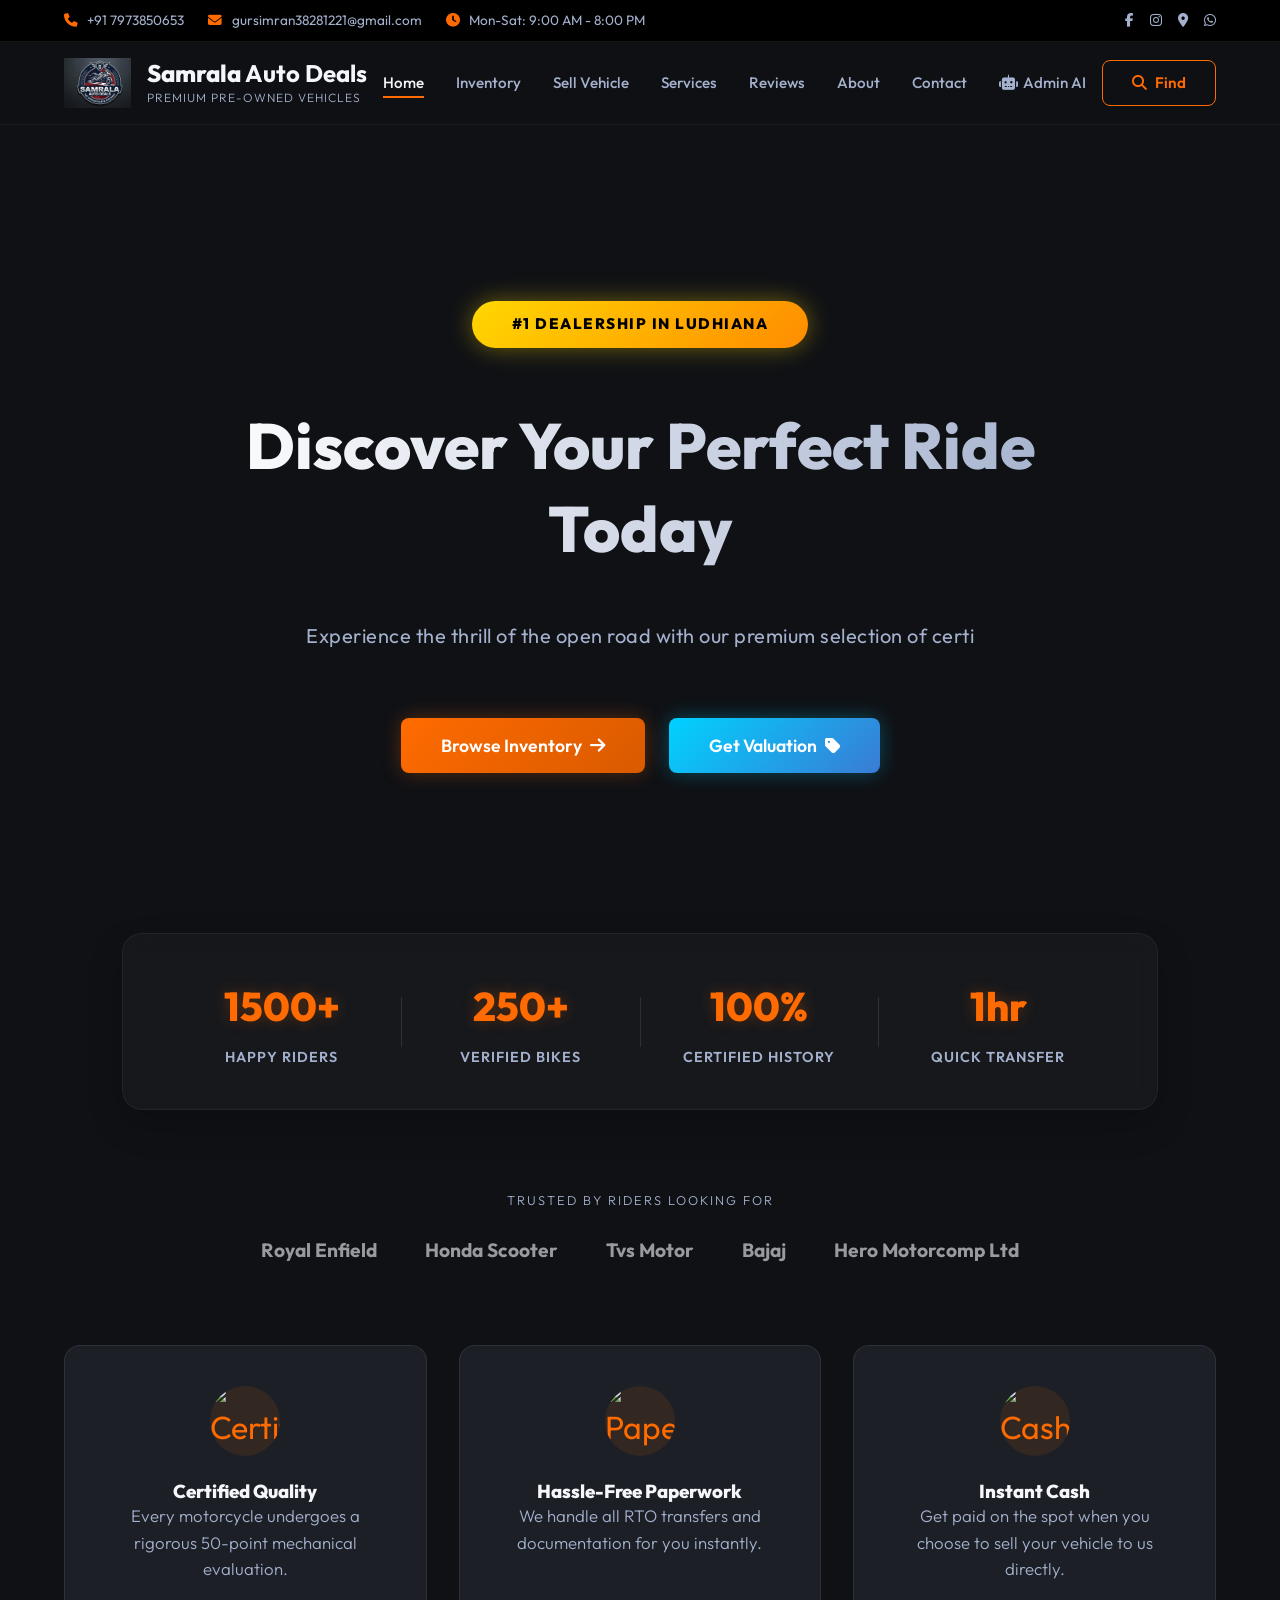
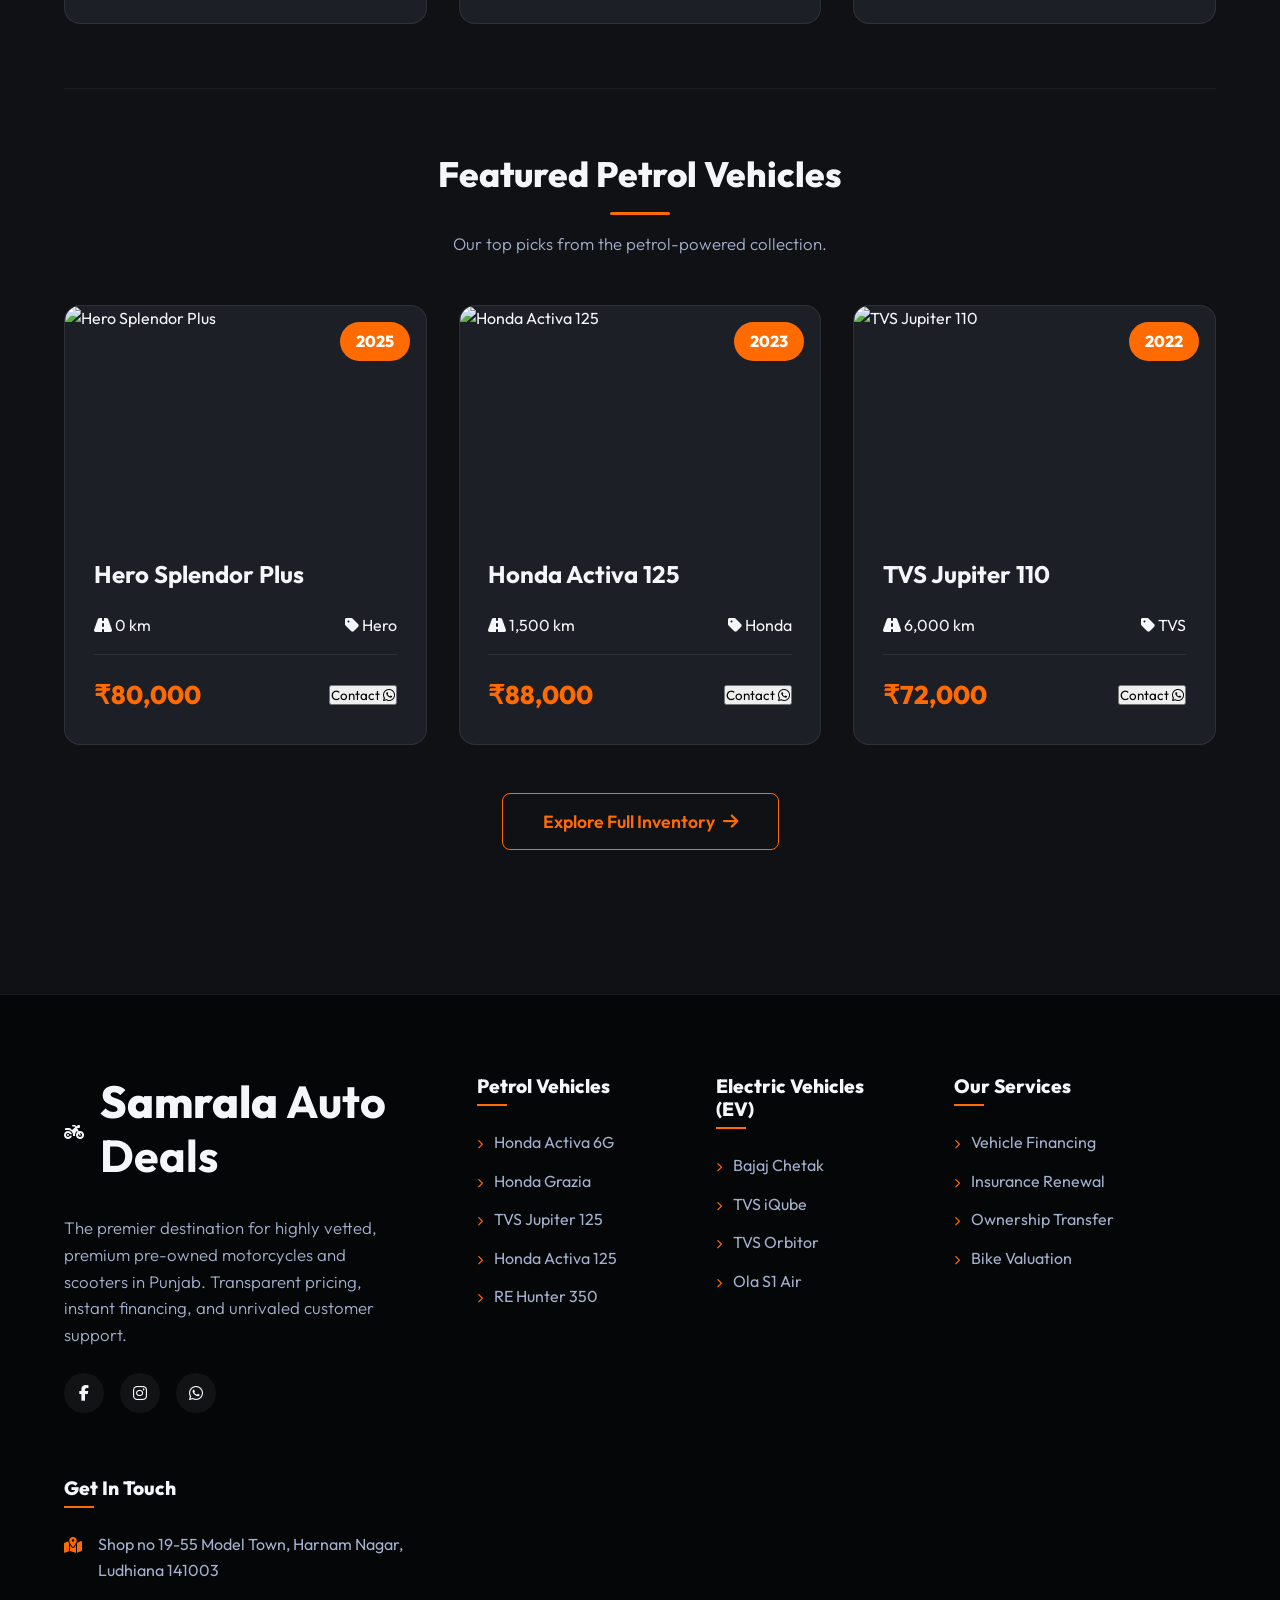
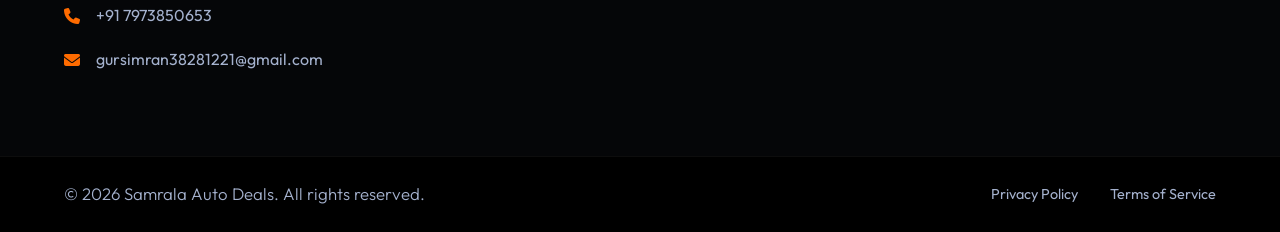
==== commit 73761577: "Add files via upload" ====
--- a/index.html.html
+++ b/index.html.html
@@ -384,7 +384,7 @@
     border-radius: 20px;
     overflow: hidden;
     padding: 6rem 5%;
-    background: url('https://images.unsplash.com/photo-1558981285-6f0c68243c17?auto=format&fit=crop&q=80&w=1400') center/cover;
+    background: url('https://cdn.pixabay.com/photo/2016/04/07/06/53/bmw-1313343_1280.jpg') center/cover;
     text-align: center;
     margin-bottom: 4rem;
 }
